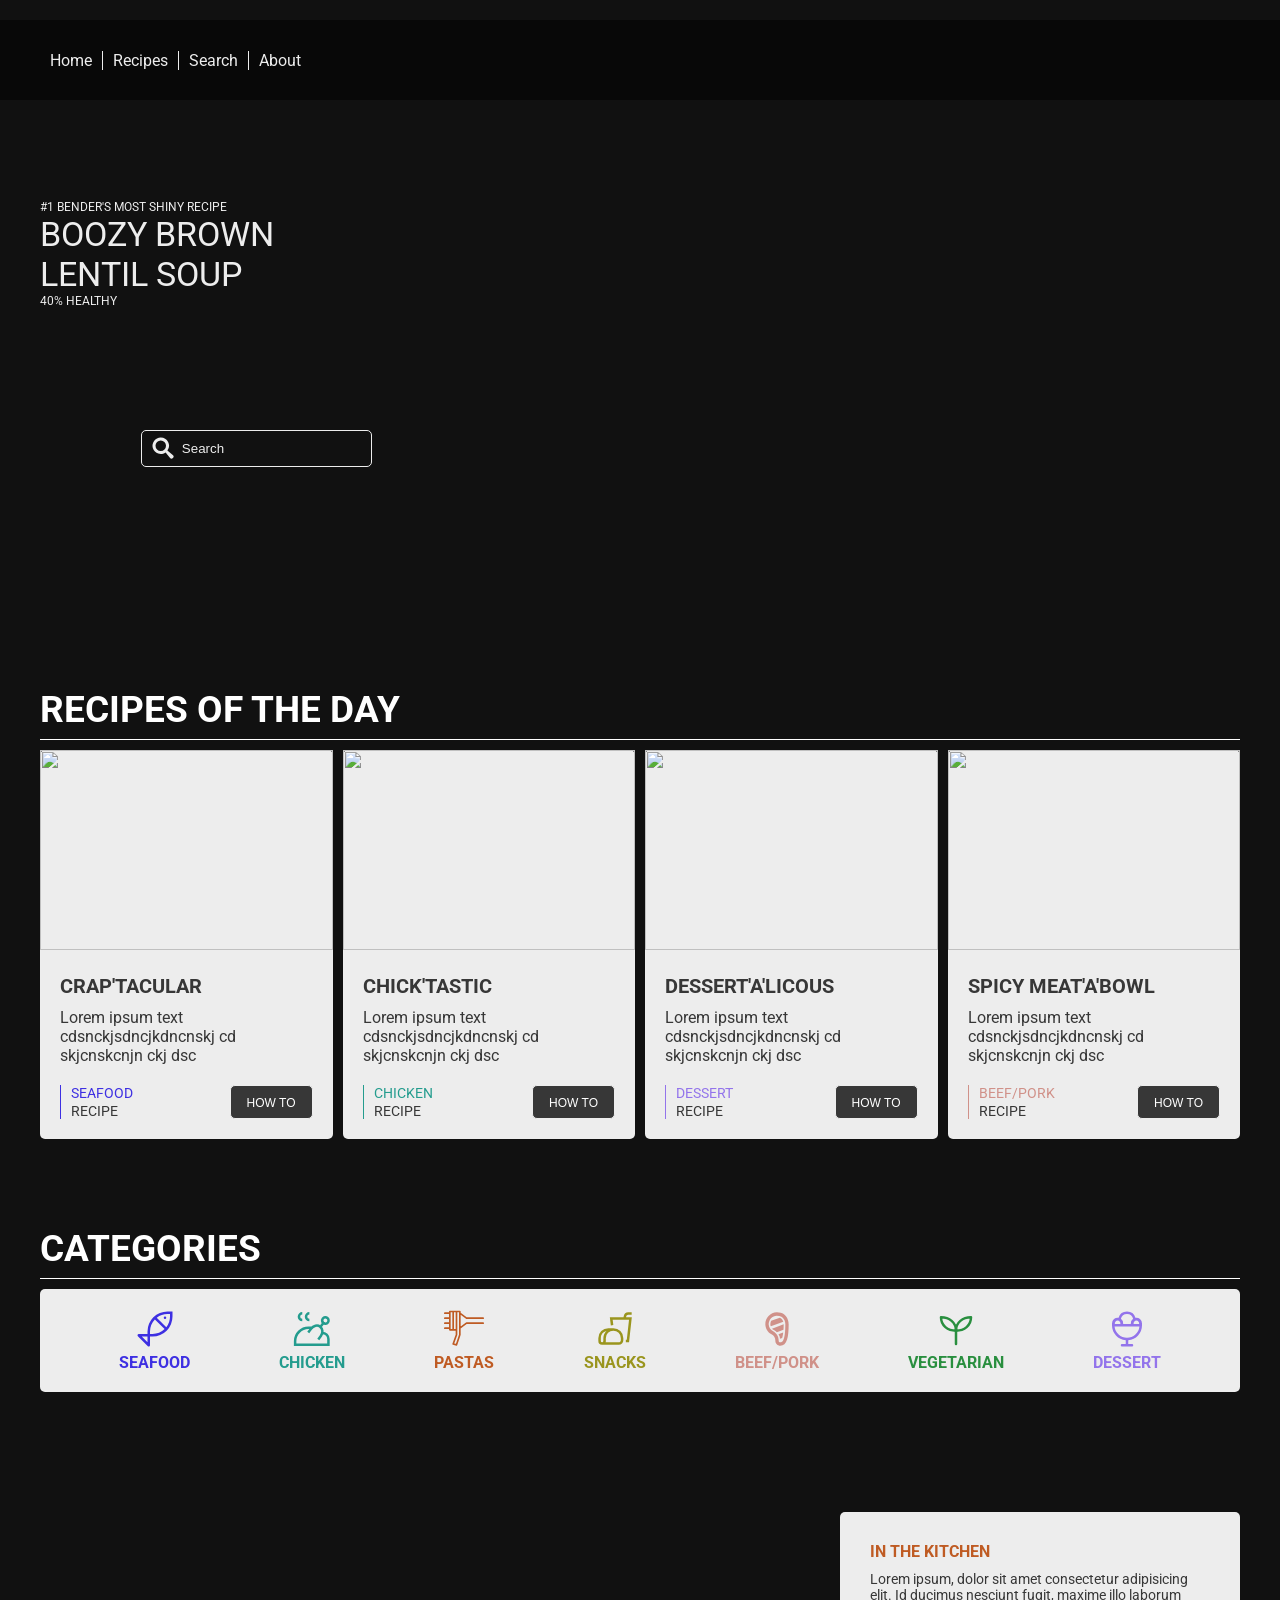
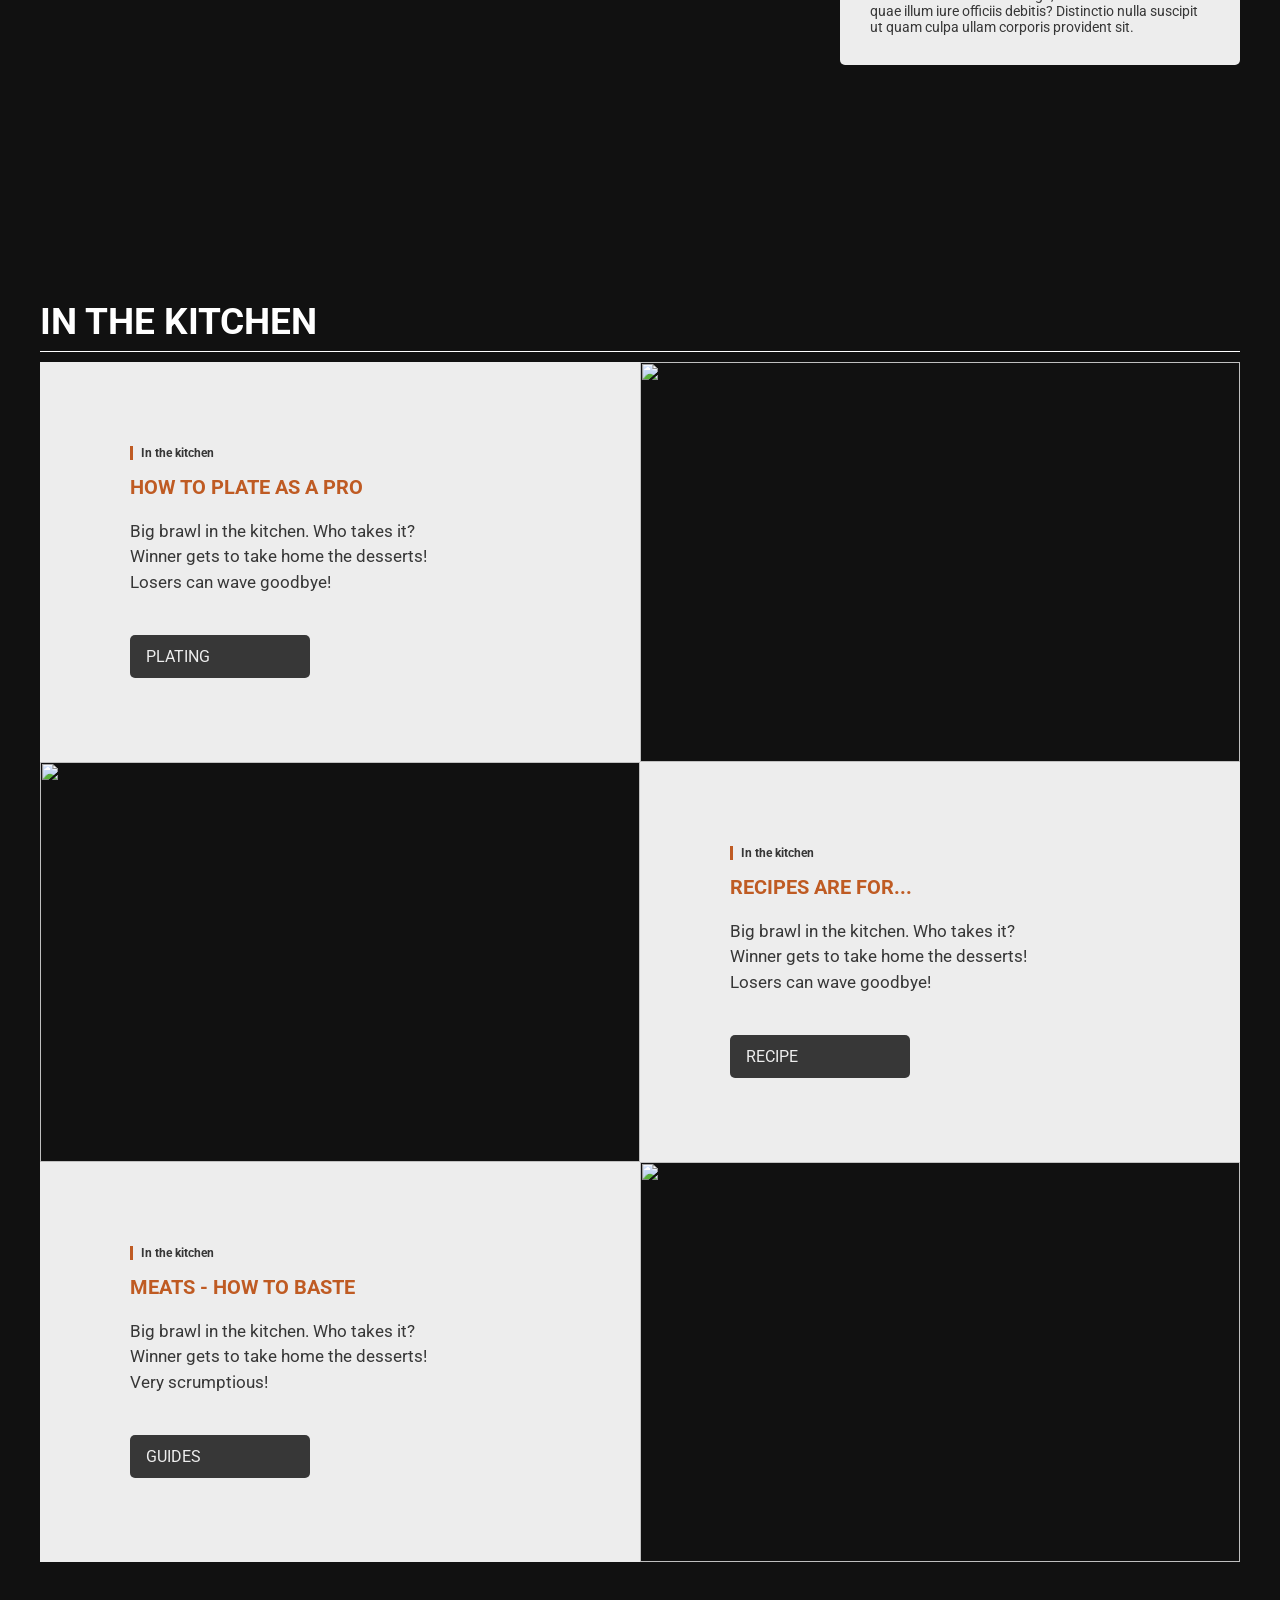
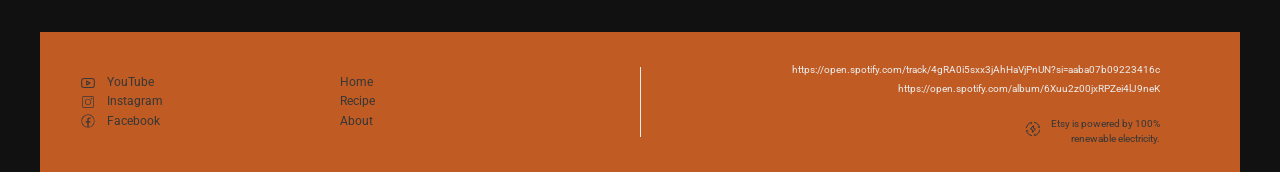
==== index.html @ 24f6916c "Initial commit" ====
<!DOCTYPE html>
<html lang="en">

<head>
    <meta charset="UTF-8">
    <meta name="viewport" content="width=device-width, initial-scale=1.0">
    <title>Document</title>

    <link rel="preconnect" href="https://fonts.googleapis.com">
    <link rel="preconnect" href="https://fonts.gstatic.com" crossorigin>
    <link href="https://fonts.googleapis.com/css2?family=Roboto:ital,wght@0,100..900;1,100..900&display=swap"
        rel="stylesheet">

    <link rel="stylesheet" href="css/index.css">

</head>

<body>

    <div class="container">
        <!-- navigation -->
        <nav class="navigation">

            <div class="menu_container">

                <ul>
                    <li><a href="index.html">Home</a></li>
                    <li><a href="recipe.html">Recipes</a></li>
                    <li><a href="search.html">Search</a></li>
                    <li><a href="about.html">About</a></li>
                </ul>

            </div>

            <!-- mobil hamburger menu -->

            <div class="hamburger_menu">

                <span><svg xmlns="http://www.w3.org/2000/svg" width="1em" height="1em" viewBox="0 0 512 512">
	            <path d="M0 0h512v512H0z" fill="none" />
	            <path fill="currentColor" d="M80 96h352v32H80zm0 144h352v32H80zm0 144h352v32H80z" />
                </svg>
                </span>

            </div>

        </nav>

        <div class="mobile_menu">

          <ul>
                <li><a class="menu_item" href="index.html">Home</a></li>
                <li><a class="menu_item" href="about-us.html">Recipes</a></li>
                <li><a class="menu_item" href="">Search</a></li>
            </ul>

        </div>

        <!-- hero section -->
        <section class="hero">

            <div class="hero_container">

                <div class="hero_text">

                    <h6>#1 Bender's most shiny recipe</h6>
                    <h4>Boozy brown</h4>
                    <h4>Lentil Soup</h4>
                    <h6>40% healthy</h6>

                </div>

                <div class="hero_search">

                    <div class="search_box">
                        <span class="search_icon">
                            <svg xmlns="http://www.w3.org/2000/svg" width="1em" height="1em" viewBox="0 0 16 16">
                                <path d="M0 0h16v16H0z" fill="none" />
                                <path fill="currentColor"
                                    d="M6.5 1a5.5 5.5 0 0 1 4.437 8.749l3.556 2.846a1.351 1.351 0 1 1-1.898 1.898l-2.846-3.556A5.5 5.5 0 1 1 6.5 1m0 2a3.5 3.5 0 1 0 0 7a3.5 3.5 0 0 0 0-7" />
                            </svg>

                        </span>
                        <input type="text" placeholder="Search" class="seach_input">

                    </div>

                </div>

            </div>

        </section>

        <!-- todays recipe section -->
        <section class="todays_recipes">

            <div class="todays_recipes_headline">Recipes of the day</div>

            <div class="todays_recipes_content">

                <div class="todays_recipes_content_block">

                    <div class="todays_recipes_content_block_image">

                        <img src="https://picsum.photos/300/175" alt="">

                    </div>

                    <div class="todays_recipes_content_block_text">

                        <div class="todays_recipes_content_block_text_top">

                            <h5>CRAP'TACULAR</h5>

                            <p>Lorem ipsum text cdsnckjsdncjkdncnskj cd skjcnskcnjn ckj dsc</p>

                        </div>

                        <div class="todays_recipes_content_block_text_bottom">

                            <div data-category="seafood" class="todays_recipes_content_bottom_area">

                                <div class="todays_recipes_content_bottom_area_left">

                                    <p data-category="seafood" id="category-color">Seafood</p>
                                    <p>Recipe</p>

                                </div>

                                <div class="todays_recipes_content_bottom_area_right">

                                    <div class="todays_recipes_content_bottom_area_right_button">

                                        <button>

                                            <a href="#">How to</a>

                                        </button>

                                    </div>
                                </div>
                            </div>
                        </div>
                    </div>
                </div>

                <div class="todays_recipes_content_block">

                    <div class="todays_recipes_content_block_image">

                        <img src="https://picsum.photos/300/175" alt="">

                    </div>

                    <div class="todays_recipes_content_block_text">

                        <div class="todays_recipes_content_block_text_top">

                            <h5>Chick'tastic</h5>

                            <p>Lorem ipsum text cdsnckjsdncjkdncnskj cd skjcnskcnjn ckj dsc</p>

                        </div>

                        <div class="todays_recipes_content_block_text_bottom">

                            <div data-category="chicken" class="todays_recipes_content_bottom_area">

                                <div class="todays_recipes_content_bottom_area_left">

                                    <p data-category="chicken" id="category-color">Chicken</p>
                                    <p>Recipe</p>

                                </div>

                                <div class="todays_recipes_content_bottom_area_right">

                                    <div class="todays_recipes_content_bottom_area_right_button">

                                        <button>

                                            <a href="#">How to</a>

                                        </button>

                                    </div>
                                </div>
                            </div>
                        </div>
                    </div>
                </div>

                <div class="todays_recipes_content_block">

                    <div class="todays_recipes_content_block_image">

                        <img src="https://picsum.photos/300/175" alt="">

                    </div>

                    <div class="todays_recipes_content_block_text">

                        <div class="todays_recipes_content_block_text_top">

                            <h5>DESSERT'A'LICOUS</h5>

                            <p>Lorem ipsum text cdsnckjsdncjkdncnskj cd skjcnskcnjn ckj dsc</p>

                        </div>

                        <div class="todays_recipes_content_block_text_bottom">

                            <div data-category="dessert" class="todays_recipes_content_bottom_area">

                                <div class="todays_recipes_content_bottom_area_left">

                                    <p data-category="dessert" id="category-color">dessert</p>
                                    <p>Recipe</p>

                                </div>

                                <div class="todays_recipes_content_bottom_area_right">

                                    <div class="todays_recipes_content_bottom_area_right_button">

                                        <button>

                                            <a href="#">How to</a>

                                        </button>

                                    </div>
                                </div>
                            </div>
                        </div>
                    </div>
                </div>

                <div class="todays_recipes_content_block">

                    <div class="todays_recipes_content_block_image">

                        <img src="https://picsum.photos/300/175" alt="">

                    </div>

                    <div class="todays_recipes_content_block_text">

                        <div class="todays_recipes_content_block_text_top">

                            <h5>SPICY MEAT'A'BOWL</h5>

                            <p>Lorem ipsum text cdsnckjsdncjkdncnskj cd skjcnskcnjn ckj dsc</p>

                        </div>

                        <div class="todays_recipes_content_block_text_bottom">

                            <div data-category="beef/pork" class="todays_recipes_content_bottom_area">

                                <div class="todays_recipes_content_bottom_area_left">

                                    <p data-category="beef/pork" id="category-color">Beef/pork</p>
                                    <p>Recipe</p>

                                </div>

                                <div class="todays_recipes_content_bottom_area_right">

                                    <div class="todays_recipes_content_bottom_area_right_button">

                                        <button>

                                            <a href="#">How to</a>

                                        </button>

                                    </div>
                                </div>
                            </div>
                        </div>
                    </div>
                </div>



            </div>

        </section>

        <!-- categories section -->
        <section class="categories">

            <div class="todays_recipes_headline">Categories</div>

            <div class="categories_content">
                <a href=""> 
                <div class="categories_content_block">

                    <span data-category="seafood" class="iconify">
                        <svg xmlns="http://www.w3.org/2000/svg" width="1em" height="1em" viewBox="0 0 32 32">
                        <path d="M0 0h32v32H0z" fill="none" />
                        <circle cx="24" cy="7" r="1" fill="currentColor" />
                        <path fill="currentColor"
                        d="M26 2a16.02 16.02 0 0 0-16 16v2H3a1 1 0 0 0-.707 1.707l8 8A1 1 0 0 0 12 29v-7h2A16.02 16.02 0 0 0 30 6V2ZM10 26.586L5.414 22H10ZM12 20v-2a13.94 13.94 0 0 1 3.908-9.678l7.77 7.77A13.94 13.94 0 0 1 14 20ZM28 6a13.9 13.9 0 0 1-2.98 8.606L17.395 6.98A13.9 13.9 0 0 1 26 4h2Z" />
                        </svg>

                    </span>

                    <p data-category="seafood">Seafood</p>

                </div>
</a>
                <a href=""> 
                <div class="categories_content_block">

                    <span data-category="chicken" class="iconify">
                        <svg xmlns="http://www.w3.org/2000/svg" width="1em" height="1em" viewBox="0 0 24 24">
                        <path d="M0 0h24v24H0z" fill="none" />
                        <g fill="none" stroke="currentColor" stroke-width="1.5">
                        <path stroke-linecap="square" d="M18.123 7.08a1.911 1.911 0 1 0 3.8-.408a1.911 1.911 0 1 0-3.8.408" />
                        <path d="M18.154 14.337a3.707 3.707 0 0 1 3.707 3.707v3.347H1.873v-2.087a8 8 0 0 1 8-8h1.957" />
                        <path stroke-linecap="square" d="m10.198 13.496l1.235-1.615c1.392-1.902 3.833-2.482 5.454-1.296c1.62 1.185 1.806 3.688.415 5.59l-1.097 1.558m2.643-9.378l-1.756 2.298" />
                        <path d="M6.161 6.608a2 2 0 1 1 0-4m4.264 4a2 2 0 0 1 0-4" />
                        </g>
                        </svg>

                    </span>

                    <p data-category="chicken">Chicken</p>

                </div>
                </a>
                <a href=""> 
                <div class="categories_content_block">

                    <span data-category="pastas" class="iconify">
                        <svg xmlns="http://www.w3.org/2000/svg" width="1em" height="1em" viewBox="0 0 24 24">
                        <path d="M0 0h24v24H0z" fill="none" />
                        <path fill="none" stroke="currentColor" stroke-linecap="round" stroke-linejoin="round" stroke-miterlimit="10" d="M23.5 5.5h-10l-4-3m0 9l4-3h10m-20-6h-3m3 3h-3m3 3h-3m3 3h-3m5 9.5l2-5.5v-3h-4v-11h6v14l-2 6zm0-19.5v11m2-11v11" />
                        </svg>

                    </span>

                    <p data-category="pastas">pastas</p>

                </div>
                </a>
                <a href=""> 
                <div class="categories_content_block">

                    <span data-category="snacks" class="iconify">
                    <svg xmlns="http://www.w3.org/2000/svg" width="1em" height="1em" viewBox="0 0 24 24">
                    <path d="M0 0h24v24H0z" fill="none" />
                    <g fill="currentColor">
                    <path d="M17.231 4.298A2.75 2.75 0 0 1 19.944 2H22v1.5h-2.056a1.25 1.25 0 0 0-1.233 1.045L18.635 5h3.453L20.42 20H18.5v-1.5h.579l1.333-12H10.6l.394 3.157l-1.488.186L8.9 5h8.214z" />
                    <path fill-rule="evenodd" d="M8 11.5a6 6 0 0 0-6 6v1.75a2.25 2.25 0 0 0 2.25 2.25h10A2.75 2.75 0 0 0 17 18.75V17.5a6 6 0 0 0-6-6zm6.25 8.5H6.372q.126-.354.128-.75V17.5a4.5 4.5 0 1 1 9 0v1.25c0 .69-.56 1.25-1.25 1.25M5 17.5c0-1.717.72-3.265 1.876-4.359A4.5 4.5 0 0 0 3.5 17.5v1.75a.75.75 0 0 0 1.5 0z" clip-rule="evenodd" />
                    </g>
                    </svg>

                    </span>

                    <p data-category="snacks">snacks</p>

                </div>
                </a>
                <a href=""> 
                <div class="categories_content_block">

                    <span data-category="beef/pork" class="iconify">
                        <svg xmlns="http://www.w3.org/2000/svg" width="1em" height="1em" viewBox="0 0 24 24">
                        <path d="M0 0h24v24H0z" fill="none" />
                        <path fill="currentColor" d="M11.9 2C8 2 4.9 5.4 5 9.3c.1 2.6 1.6 4.8 3.7 5.9c1.4.7 2.3 2.1 2.3 3.6v.2c0 1.7 1.3 3 3 3c4 0 5-5 5-13c0 0 0-7-7.1-7M14 20c-.6 0-1-.4-1-1v-.2c0-2.2-1.3-4.3-3.3-5.4C8.1 12.6 7.1 11 7 9.2c0-1.3.5-2.7 1.4-3.7S10.6 4 11.8 4C16.7 4 17 8.2 17 9c0 9.9-1.7 11-3 11m1.8-12.4l-7.5 2.7Q8 9.85 8 9.1c0-.7.2-1.3.5-2l5.2-1.9c1.2.6 1.8 1.5 2.1 2.4m-2.9 7.5l2.8-1c-.1 1.5-.4 2.6-.6 3.3l-1.3.5c0-1-.3-1.9-.9-2.8M16 9.2c0 1.2 0 2.3-.1 3.2l-4 1.5c-.5-.5-1.1-1-1.8-1.3c-.4-.2-.8-.5-1.1-.8z" />
                        </svg>

                    </span>

                    <p data-category="beef/pork">beef/pork</p>

                </div>
                </a>
                <a href=""> 
                <div class="categories_content_block">

                    <span data-category="vegetarian" class="iconify">
                       <svg xmlns="http://www.w3.org/2000/svg" width="1em" height="1em" viewBox="0 0 24 24">
                        <path d="M0 0h24v24H0z" fill="none" />
                        <g fill="none" stroke="currentColor" stroke-linecap="round" stroke-linejoin="round" stroke-width="1.5">
                        <path d="M12 21v-8" />
                        <path d="M12 13c0 -5 -4 -8 -9 -8 0 5 4 8 9 8" />
                        <path d="M12 13c0 -5 4 -8 9 -8 0 5 -4 8 -9 8" />
                        </g>
                        </svg>

                    </span>

                    <p data-category="vegetarian">vegetarian</p>

                </div>
                </a>
                <a href=""> 
                <div class="categories_content_block">

                    <span data-category="dessert" class="iconify">
                        <svg xmlns="http://www.w3.org/2000/svg" width="1em" height="1em" viewBox="0 0 1024 1024">
                        <path d="M0 0h1024v1024H0z" fill="none" />
                        <path fill="currentColor" d="M128 416v-48a144 144 0 0 1 168.6-141.9a224.1 224.1 0 0 1 430.8 0A144 144 0 0 1 896 368v48a384 384 0 0 1-352 382.7V896h-64v-97.3A384 384 0 0 1 128 416m287.1-32h193.8a144 144 0 0 1 58.9-132.8a160 160 0 0 0-311.6 0A144 144 0 0 1 415.1 384m-72.9 0a72 72 0 1 0-140.5 0zm339.6 0h140.4a72 72 0 1 0-140.5 0zM512 736a320 320 0 0 0 318.4-288H193.6A320 320 0 0 0 512 736M384 896h256a32 32 0 1 1 0 64H384a32 32 0 1 1 0-64" />
                        </svg>

                    </span>

                    <p data-category="dessert">dessert</p>

                </div>
                </a>
            </div>

        </section>

        <!-- full width image section -->
        <section class="image_section">

            <div class="image_section_controller">
                <div class="image_section_box">
                    <h4>In the kitchen</h4>
                    <p>Lorem ipsum, dolor sit amet consectetur adipisicing elit. Id ducimus nesciunt fugit, maxime illo laborum quae illum iure officiis debitis? Distinctio nulla suscipit ut quam culpa ullam corporis provident sit.</p>
                </div>
            </div>
    

        </section>

        <!-- content area/in the kitchen -->
          <section class="categories">

            <div class="todays_recipes_headline">In the kitchen</div>

        <section class="content_area">

        </section>

        <div class="kitchen_grid">

            <div class="kitchen_text">

                <p class="kitchen_label">In the kitchen</p>

                <h3 class="kitchen_title">HOW TO PLATE AS A PRO</h3>

                <p class="kitchen_description">Big brawl in the kitchen. Who takes it? <br>
                Winner gets to take home the desserts! <br>
                Losers can wave goodbye! </p>

                <a href="" class="kitchen_button">PLATING</a>

            </div>

            <div class="kitchen_image">

                 <img src="https://picsum.photos/300/175" alt="">

            </div>

            <div class="kitchen_image">

                <img src="https://picsum.photos/300/175" alt="">

            </div>

            <div class="kitchen_text">

                <p class="kitchen_label">In the kitchen</p>

                <h3 class="kitchen_title">RECIPES ARE FOR...</h3>

                <p class="kitchen_description">Big brawl in the kitchen. Who takes it? <br>
                Winner gets to take home the desserts! <br>
                Losers can wave goodbye! </p>

                <a href="" class="kitchen_button">RECIPE</a>

            </div>

            <div class="kitchen_text">

                <p class="kitchen_label">In the kitchen</p>

                <h3 class="kitchen_title">MEATS - HOW TO BASTE</h3>

                <p class="kitchen_description">Big brawl in the kitchen. Who takes it? <br>
                Winner gets to take home the desserts! <br>
                Very scrumptious! </p>

                <a href="" class="kitchen_button">GUIDES</a>

        </div>

         <div class="kitchen_image">

            <img src="https://picsum.photos/300/175" alt="">

        </div>

        </div>

        
    <footer class="footer">

    <div class="footer_container">

        <!-- Sociale medier -->
        <div class="footer_social">

            <p><a href=""><svg xmlns="http://www.w3.org/2000/svg" width="1em" height="1em" viewBox="0 0 24 24">
	        <path d="M0 0h24v24H0z" fill="none" />
	        <g fill="currentColor" fill-rule="evenodd" clip-rule="evenodd">
		    <path d="M10.386 8.357A.75.75 0 0 0 9.25 9v6a.75.75 0 0 0 1.136.643l5-3a.75.75 0 0 0 0-1.286zM13.542 12l-2.792 1.675v-3.35z" />
		    <path d="M17.03 4.641a64.5 64.5 0 0 0-10.06 0l-2.241.176a2.975 2.975 0 0 0-2.703 2.475a28.6 28.6 0 0 0 0 9.416a2.975 2.975 0 0 0 2.703 2.475l2.24.176c3.349.262 6.713.262 10.062 0l2.24-.176a2.975 2.975 0 0 0 2.703-2.475c.52-3.117.52-6.299 0-9.416a2.975 2.975 0 0 0-2.703-2.475zM7.087 6.137a63 63 0 0 1 9.828 0l2.24.175c.676.053 1.229.56 1.34 1.228a27 27 0 0 1 0 8.92a1.475 1.475 0 0 1-1.34 1.228l-2.24.175a63 63 0 0 1-9.828 0l-2.24-.175a1.475 1.475 0 0 1-1.34-1.228a27 27 0 0 1 0-8.92a1.475 1.475 0 0 1 1.34-1.228z" />
	        </g>
            </svg>
            YouTube</a></p>

            <p><a href=""><svg xmlns="http://www.w3.org/2000/svg" width="1em" height="1em" viewBox="0 0 24 24">
	        <path d="M0 0h24v24H0z" fill="none" />
	        <path fill="currentColor" d="M18.437 20.937H5.563a2.5 2.5 0 0 1-2.5-2.5V5.563a2.5 2.5 0 0 1 2.5-2.5h12.874a2.5 2.5 0 0 1 2.5 2.5v12.874a2.5 2.5 0 0 1-2.5 2.5M5.563 4.063a1.5 1.5 0 0 0-1.5 1.5v12.874a1.5 1.5 0 0 0 1.5 1.5h12.874a1.5 1.5 0 0 0 1.5-1.5V5.563a1.5 1.5 0 0 0-1.5-1.5Z" />
	        <path fill="currentColor" d="M12 16.594A4.595 4.595 0 1 1 16.6 12a4.6 4.6 0 0 1-4.6 4.594M12 8.4a3.595 3.595 0 1 0 3.6 3.6A3.6 3.6 0 0 0 12 8.4" />
	        <circle cx="17.2" cy="6.83" r="1.075" fill="currentColor" />
            </svg>
            Instagram</a></p>

            <p><a href=""><svg xmlns="http://www.w3.org/2000/svg" width="1em" height="1em" viewBox="0 0 24 24">
	        <path d="M0 0h24v24H0z" fill="none" />
	        <path fill="currentColor" d="M19.02 4.975A9.93 9.93 0 0 0 2.07 12A9.935 9.935 0 0 0 12 21.935a10 10 0 0 0 3.8-.75a10.2 10.2 0 0 0 3.22-2.16a9.934 9.934 0 0 0 0-14.05m-.7 13.34a8.92 8.92 0 0 1-5.32 2.57v-6.56h1.88a1 1 0 0 0 0-2H13v-2.74a1 1 0 0 1 1-1h1.2a1 1 0 0 0 0-2h-1.7a2.5 2.5 0 0 0-2.5 2.5v3.24H9.13a1 1 0 1 0 0 2H11v6.56a8.919 8.919 0 1 1 9.26-5.47a9.1 9.1 0 0 1-1.94 2.9" />
            </svg>
            Facebook</a></p>

        </div>

        <!-- Navigation -->
        <div class="footer_links">
            <p><a href="index.html">Home</a></p>
            <p><a href="recipe.html">Recipe</a></p>
            <p><a href="about.html">About</a></p>
        </div>

        <!-- Spotify -->
       <div class="footer_spotify">

    <div class="spotify_links">
        <a href="#" class="spotify_link_one">
            https://open.spotify.com/track/4gRA0i5sxx3jAhHaVjPnUN?si=aaba07b09223416c
        </a>

        <a href="#" class="spotify_link_two">
            https://open.spotify.com/album/6Xuu2z00jxRPZei4lJ9neK
        </a>
    </div>

    <div class="footer_etsy">

        <span class="etsy_icon"><svg xmlns="http://www.w3.org/2000/svg" width="1em" height="1em" viewBox="0 0 24 24">
	    <path d="M0 0h24v24H0z" fill="none" />
	    <g fill="none" stroke="currentColor" stroke-linecap="round" stroke-width="1.5">
		<path d="M2 10c.78-3.816 3.67-6.87 7.406-7.91c.314-.087.47-.131.555-.038c.085.094.022.248-.102.558L9 4.5M14 2c3.816.78 6.87 3.67 7.91 7.406c.087.314.131.47.038.555c-.094.085-.248.022-.558-.102L19.5 9m2.5 5c-.78 3.816-3.67 6.87-7.406 7.91c-.314.087-.47.131-.555.038c-.085-.094-.022-.248.102-.558L15 19.5M10 22c-3.816-.78-6.87-3.67-7.91-7.406c-.087-.314-.131-.47-.038-.555c.094-.085.248-.022.558.102L4.5 15" />
		<path stroke-linejoin="round" d="m8.613 11.665l3.499-4.492c.274-.351.787-.132.787.336v3.476c0 .28.2.508.449.508h1.702c.386 0 .592.514.337.842l-3.499 4.492c-.274.351-.787.132-.787-.336v-3.476c0-.28-.2-.508-.449-.508H8.95c-.386 0-.593-.514-.337-.842" />
	</g>
</svg>
</span>

    <p>Etsy is powered by 100%<br>renewable electricity.</p>

    </div>

</div>

</footer>


























    </div>


<script src="js/app.js"></script>
</body>
</html>
---- css/index.css ----
:root {
    /* dimensions */

    --width-full: 100%;
    --width-12col: 1200px;


    /* grid settings */

    --grid-gap: 10px;
    --padding-default: 20px;


    /* colors */

    --background-color-navigation: #00000088;
    --background-color-light: #ededed;
    --background-color-dark-bg: #111111;
    --primary-color: #bf5b23;
    --color-white: #ffffff;
    --color-dark: #373737;
    --color-light: #ebebeb;


    /* color swatch categories */

    --category-seafood: #3e30e2;
    --category-chicken: #249c8e;
    --category-meats: #d09189;
    --category-veg: #298f3f;
    --category-snacks: #9a951e;
    --category-pasta: #bf5b23;
    --category-dessert: #9374eb;
}

/* Data-category attributes */

/* seafood */

div[data-category="seafood"]{
    border-left: 1px solid var(--category-seafood);
}

p[data-category="seafood"]{
    color: var(--category-seafood);
}

span[data-category="seafood"] {
    color: var(--category-seafood);
}

/* chicken */

div[data-category="chicken"]{
    border-left: 1px solid var(--category-chicken);
}

p[data-category="chicken"]{
    color: var(--category-chicken);
}

span[data-category="chicken"] {
    color: var(--category-chicken);
}

/* pastas */

div[data-category="pastas"]{
    border-left: 1px solid var(--category-pasta);
}

p[data-category="pastas"]{
    color: var(--category-pasta);
}

span[data-category="pastas"] {
    color: var(--category-pasta);
}

/* vegetarian */

div[data-category="vegetarian"]{
    border-left: 1px solid var(--category-veg);
}

p[data-category="vegetarian"]{
    color: var(--category-veg);
}

span[data-category="vegetarian"] {
    color: var(--category-veg);
}

/* snacks */

div[data-category="snacks"]{
    border-left: 1px solid var(--category-snacks);
}

p[data-category="snacks"]{
    color: var(--category-snacks);
}

span[data-category="snacks"] {
    color: var(--category-snacks);
}

/* beef/pork */

div[data-category="beef/pork"]{
    border-left: 1px solid var(--category-meats);
}

p[data-category="beef/pork"]{
    color: var(--category-meats);
}

span[data-category="beef/pork"] {
    color: var(--category-meats);
}

/* desserts */

div[data-category="dessert"]{
    border-left: 1px solid var(--category-dessert);
}

p[data-category="dessert"]{
    color: var(--category-dessert);
}

span[data-category="dessert"] {
    color: var(--category-dessert);
}

* {
    margin: 0;
    padding: 0;
    box-sizing: border-box;
}  

body {
    width:var(--width-full);
    font-family: "Roboto", sans-serif;
    height: 100%;
    position: relative;
    background-color: var(--background-color-dark-bg);
}

.container {
    display: grid;
    grid-template-rows: auto;
    gap: var(--grid-gap);
    width: var(--width-full);
}

 /* mobil hamburger menu */
.hamburger_menu {
    display: none;
    color: var(--color-light);
    font-size: 24px;
}

.mobile_menu {
    display: none;
}

.navigation, .hero, .image_section, .footer {
    width: var(--width-full);
}

.todays_recipes, .categories, .content_area {
    width: var(--width-12col);
    margin: 0 auto 0 auto;
}

.navigation {
    width: var(--width-full);
    height: 80px;
    background-color: var(--background-color-navigation);
    padding: 20px;
    display: flex;
    justify-content: center;
    align-items: center;
    position: absolute;
    top: 20px;
    left: 0;
    z-index: 10;
}

/* for cool floaty later */

.navigation.fixed {
    position: fixed;
    top: 0;
    width: 100%;
    z-index: 1000;
}

.menu_container {
    width: var(--width-12col);
}

.menu_container ul {
    display: flex;
}

.menu_container ul li {
    list-style: none;
}

.menu_container a {
    padding: 0 10px;
    text-decoration: none;
    color: var(--background-color-light);
    border-right: 1px solid var(--background-color-light);
}

.menu_container a:hover {
    color: var(--primary-color);
}

.menu_container li:last-child a {
    border-right: none;
}

/* hero section */
.hero {
display: flex;
justify-content: center;
color: var(--background-color-light);
position: relative;
width: var(--width-full);
top: 0;
min-height: 600px;
height: auto;
margin: 0;
background-image: url("https://picsum.photos/1920/800");
background-size: cover;
background-position: center;
}

.hero_container {
    width: var(--width-12col);
    height: 100%;
    display: grid;
    grid-template-columns: repeat(12, 1fr);
    grid-template-rows: auto auto auto;
    gap: var(--grid-gap);
}

.hero_text {
    grid-column: 1 / span 4;
    grid-row: 1;
    margin-top: 200px;
}

.hero_text h4, h6 {
    padding: 0;
    margin: 0;
}

.hero_text h4 {
    font-weight: 400;
    font-size: 34px;
    text-transform: uppercase;
}

.hero_text h6 {
    font-weight: 400;
    font-size: 12px;
    text-transform: uppercase;
}

.hero_search {
    grid-column: 2 / span 3;
    grid-row: 2;
    margin-top: 50px;
}

.search_box {
    position: relative;
    display: flex;
    align-items: center;
}

.seach_input {
    padding: 10px 20px 10px 40px;
    background-color: transparent;
    border-radius: 5px;
    border: 1px solid var(--background-color-light);
    outline: none;
    color: var(--background-color-light);
}

.seach_input::placeholder {
    color: var(--background-color-light);
}

.search_icon {
    position: absolute;
    left: 10px;
    font-size: 24px;
    display: flex;
    align-items: center;

}

/*Todays recipes stuff start*/

.todays_recipes {
    height: fit-content;
    width: var(--width-12col);
    display: grid;
    grid-template-rows: 130px auto;
    grid-template-columns: 1fr;
    gap: var(--grid-gap);
}

.todays_recipes_content_block_image img {
    height: 200px;
    width: 100%;
    background-size: cover;
    background-position: center;
}

.todays_recipes_headline {
    height: 60px;
    color: var(--color-white);
    border-bottom: 1px solid var(--color-white);
    display: flex;
    justify-content: flex-start;
    align-items: center;
    font-size: 37px;
    text-transform: uppercase;
    font-weight: 700;
    margin-top: 70px;
}

.todays_recipes_content {
    display: grid;
    grid-template-columns: repeat(4, 1fr);
    gap: var(--grid-gap);
    height: fit-content;
    width: var(--width-12col);
}

.todays_recipes_content_block {
    background-color: var(--background-color-light);
    border-radius: 5px;
    display: flex;
    flex-direction: column;
    position: relative;
}

.todays_recipes_content_block_text {
    padding: 20px;
    color: var(--color-dark);
    display: flex;
    flex-direction: column;
    justify-content: space-between;
    flex: 1;
}

.todays_recipes_content_block_text_top h5 {
    font-weight: 700;
    font-size: 20px;
    margin-bottom: 10px;
    text-transform: uppercase;
}

.todays_recipes_content_block_text p {
    font-size: 16px;
}

.todays_recipes_content_bottom_area {
    display: flex;
    justify-content: space-between;
    margin: 20px 0 0 0;
}

.todays_recipes_content_bottom_area_left {
    display: flex;
    justify-content: space-between;
    padding: 0 0 0 10px;
    flex-direction: column;
}

.todays_recipes_content_bottom_area_left p {
    font-size: 14px;
    font-weight: 400;
    text-transform: uppercase;
}

.todays_recipes_content_bottom_area_right button {
    background-color: var(--color-dark);
    border: 1px solid var(--background-color-light);
    border-radius: 5px;
    padding: 8px 16px;
    font-size: 14px;
    font-weight: 400;
    cursor: pointer;
}

.todays_recipes_content_bottom_area_right button a {
    color: var(--color-white);
    text-decoration: none;
    text-transform: uppercase;
    font-size: 12px;
    transition: 0.3s;
}

.todays_recipes_content_bottom_area_right button a:hover {
    color: var(--primary-color);
}

.categories {
    width: var(--width-12col);
}

.categories_content {
    display: flex;
    background-color: var(--background-color-light);
    gap: var(--grid-gap);
    padding: 20px 0;
    border-radius: 5px;
    margin: 10px auto;
    justify-content: space-evenly;
}

.categories_content_block {
    display: flex;
    justify-content: center;
    align-items: center;
    font-size: 16px;
    font-weight: 700;
    text-transform: uppercase;
    flex-direction: column;
}

.categories_content_block svg {
    font-size: 40px;
}

/* image section start */

.image_section {
    width: var(--width-full);
    height: 400px;
    display: flex;
    justify-content: center;
    background-image: url("https://picsum.photos/1920/400");
    background-size: cover;
    background-position: center;
    clip-path: polygon(0 0, 100% 14%, 100% 100%, 0% 100%);
}

.image_section_controller {
    width: var(--width-12col);
    display: grid;
    grid-template-columns: repeat(12, 1fr);
    grid-template-rows: 100px auto 50px;
}

.image_section_box {
    grid-row: 2;
    background-color: var(--background-color-light);
    grid-column: 9 / span 4;
    height: fit-content;
    padding: 30px;
    border-radius: 5px;
}

.image_section h4 {
    color: var(--primary-color);
    text-transform: uppercase;
    font-size: 16px;
    font-weight: 700;
    padding: 0 0 10px 0;
}

.image_section p {
    font-size: 14px;
    color: var(--color-dark);
}

.categories_content a {
    text-decoration: none;
}

/* In the kitchen content */

.kitchen_grid {
    display: grid;
    grid-template-columns: repeat(12, 1fr);
    margin-top: var(--grid-gap);
}

.kitchen_text {
    grid-column: span 6;
    background-color: var(--background-color-light);
    color: var(--color-dark);
    display: flex;
    flex-direction: column;
    justify-content: center;
    padding: 40px 90px;
}

.kitchen_image {
    grid-column: span 6;
    height: 400px;
}

.kitchen_image img {
    width: 100%;
    height: 100%;
    display: block;
    object-fit: cover;

}

.kitchen_title {
    color: var(--primary-color);
    font-size: 20px;
    margin-bottom: 20px;
    font-weight: 700;
}

.kitchen_label {
    font-size: 12px;
    border-left: 3px solid var(--primary-color);
    padding-left: 8px;
    font-weight: 700;
    margin-bottom: 15px;
}

.kitchen_description {
    font-size: 17px;
    margin-bottom: 40px;
    font-weight: 400;
    line-height: 1.5;
}

.kitchen_button {
    background-color: var(--color-dark);
    color: var(--background-color-light);
    border-radius: 5px;
    border: none;
    cursor: pointer;
    align-self: flex-start;
    font-size: 16px;
    font-weight: 400;
    width: 180px;
    padding: 12px 16px;
    text-decoration: none;
}

/* footer content */

/* FOOTER */

.footer {
    width: 100%;
    background-color: var(--primary-color);
    color: var(--color-dark);
    margin-top: 70px;
}

.footer_container {
    width: var(--width-12col);
    height: 140px;
    margin: 0 auto;

    display: grid;
    grid-template-columns: repeat(12, 1fr);
    align-items: center;

    position: relative;
}


/* SOCIALE MEDIER */

.footer_social {
    grid-column: 1 / span 3;
    padding-left: 40px;
}

.footer_social p {
    font-size: 12px;
    line-height: 1.6;
}

.footer_social svg {
    width: 16px;
    height: 16px;
    margin-right: 8px;
    vertical-align: middle;
}

.footer_social p {
    display: flex;
    align-items: center;
    gap: 8px;
}

.footer_social a {
    color: var(--color-dark);
    text-decoration: none;
    cursor: pointer;
}

.footer_links a {
    color: var(--color-dark);
    text-decoration: none;
    cursor: pointer;
}

/* NAVIGATION */

.footer_links {
    grid-column: 4 / span 2;
}

.footer_links p {
    font-size: 12px;
    line-height: 1.6;
}


/* HVID STREG I MIDTEN */

.footer_container::after {
    content: "";
    position: absolute;

    left: 50%;
    top: 35px;
    bottom: 35px;

    width: 1px;
    background-color: var(--background-color-light);
}


/* HØJRE SIDE */

.footer_spotify {
    grid-column: 7 / span 6;
    text-align: right;
    padding-right: 80px;
}

.footer_spotify a {
    color: var(--background-color-light);
    text-decoration: none;
    font-size: 10px;
    line-height: 1.5;
}

.footer_spotify p {
    font-size: 10px;
    line-height: 1.5;
}

.footer_spotify_text {
    margin-top: 10px;
    color: var(--color-dark);
}

.footer_etsy {
    display: flex;
    justify-content: flex-end;
    align-items: center;
    gap: 10px;
    margin-top: 20px;
}





/* RWD start - til mobil */

@media (width <= 768px) {
 :root {
    --width-12col: 100%
 }

   .menu_container {
    display: none;
   }

   .hamburger_menu {
    display: block;
   }

   .mobile_menu {
    position: fixed;
    top: 0;
    right: 0;
    height: 100%;
    background-color: var(--color-dark);
    box-shadow: -2px 0 5px #00000080;
    transform: translateX(100%);
    z-index: 1000;
    display: block;
    transition: transform 0.8s ease-in-out, opacity 0.8 ease-in-out;
   }

   .mobile_menu.open {
    visibility: visible;
    opacity: 1;
    transform: translateX(0);
    transition: transform 0.8s ease-in-out, opacity 0.8 ease-in-out;
   }

   .mobile_menu ul {
    padding: 0;
   }

   .mobile_menu ul li {
    list-style: none;
    text-decoration: none;
    padding: 15px;
   }

   .mobile_menu ul li a {
    color: var(--color-light);
    text-decoration: none;
   }

   .mobile_menu .menu_item {
    display: block;
    padding: 15px;
    font-weight: 700;
    text-transform: uppercase;
   }
  

  .todays_recipes {
    width: 90%;
  }

  .todays_recipes_content {
    grid-template-columns: repeat(1, 1fr);
  }

  .todays_recipes_content_block_image img {
    height: 300px;
    width: 100%;
    object-fit: cover;
  }

  .categories_content {
    flex-wrap: wrap;
    justify-content: flex-start;
  }

  .categories_content a{
    width: 30%;
  }

  .image_section {
    display: none;
  }

  .hero_text {
   justify-content: center;
   align-items: center;
   align-content: center;
  }

  .todays_recipes_headline {
    font-size: 34px;
  }

  .categories_content {
    padding: 20px;
  }

}
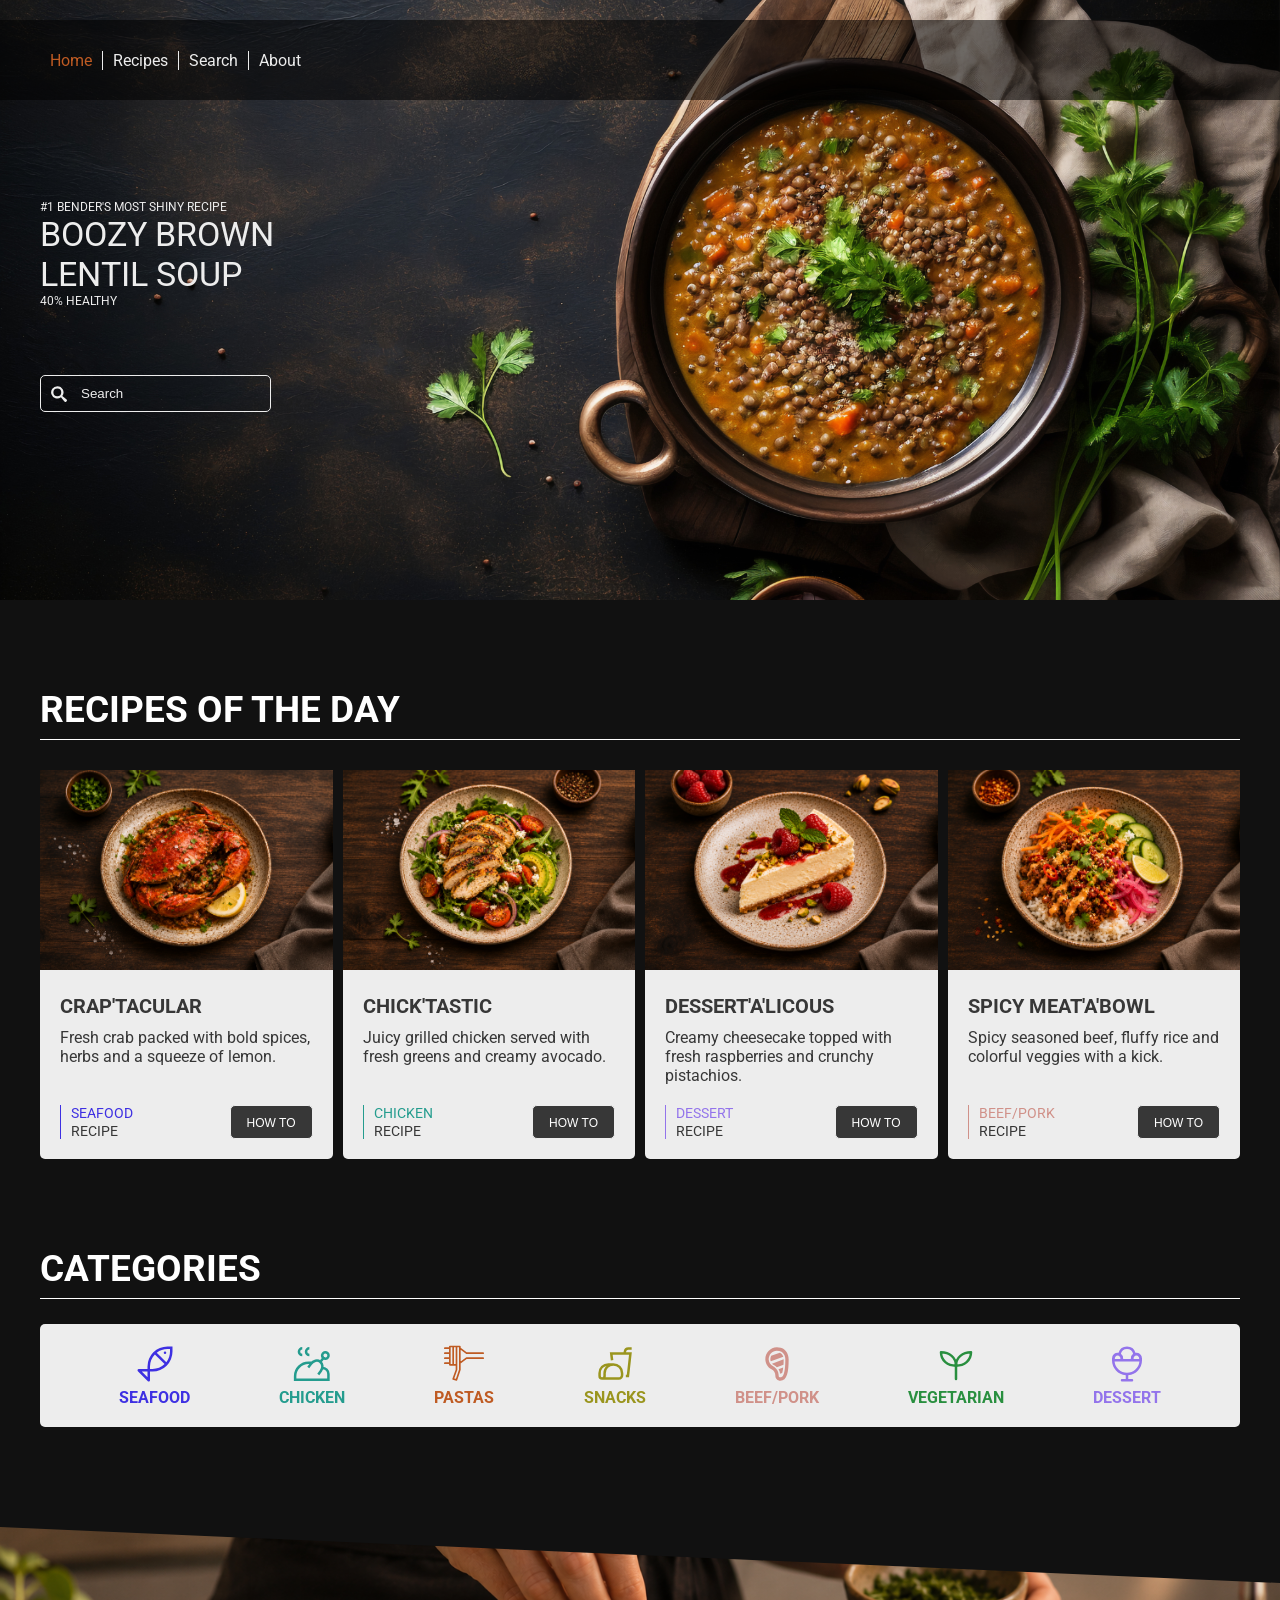
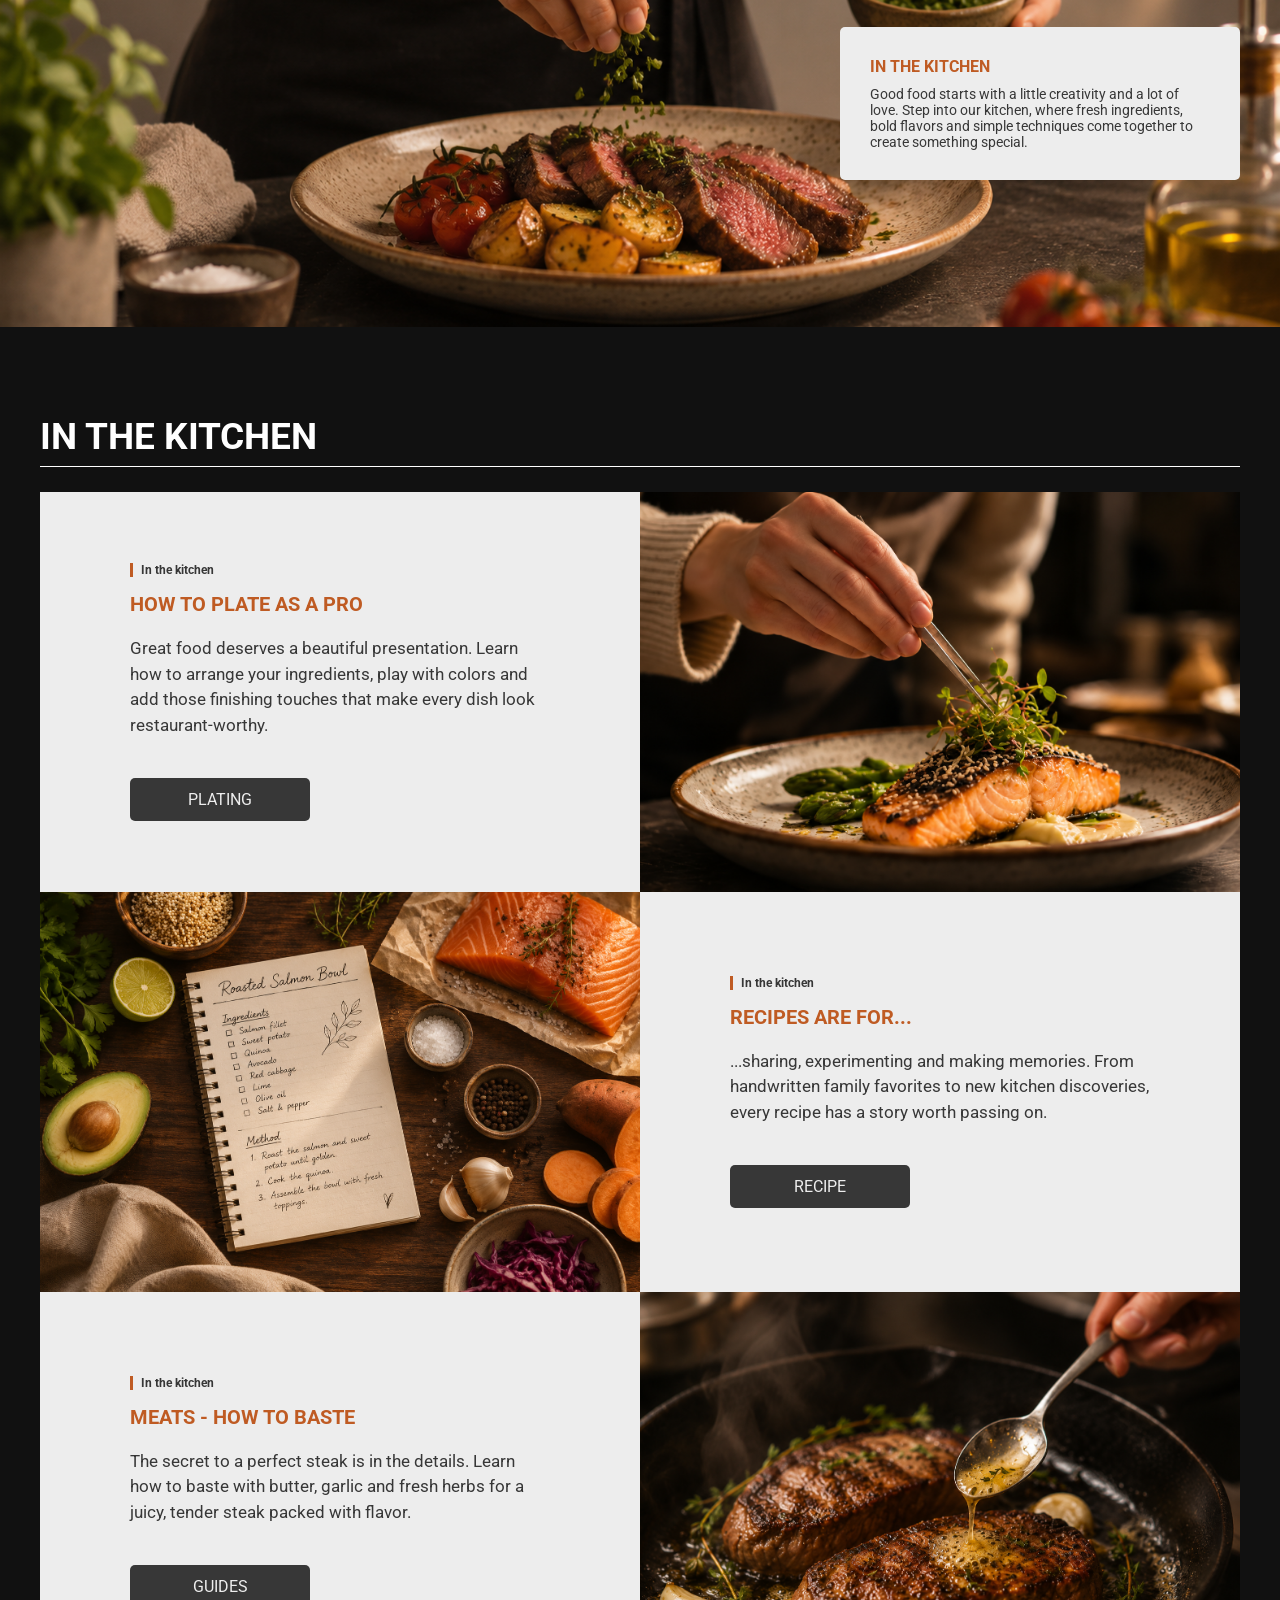
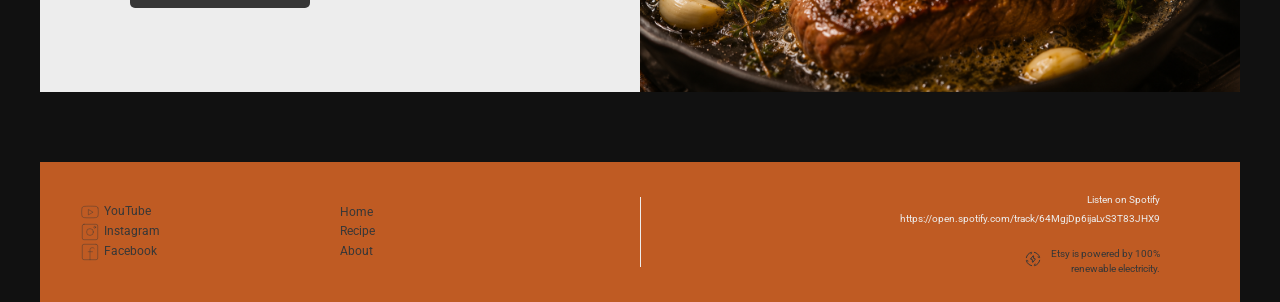
==== commit 03b0d7a5: "make stuff" ====
--- a/index.html
+++ b/index.html
@@ -18,13 +18,15 @@
 <body>
 
     <div class="container">
+
         <!-- navigation -->
+
         <nav class="navigation">
 
             <div class="menu_container">
 
                 <ul>
-                    <li><a href="index.html">Home</a></li>
+                    <li><a href="index.html" class="active">Home</a></li>
                     <li><a href="recipe.html">Recipes</a></li>
                     <li><a href="search.html">Search</a></li>
                     <li><a href="about.html">About</a></li>
@@ -37,9 +39,9 @@
             <div class="hamburger_menu">
 
                 <span><svg xmlns="http://www.w3.org/2000/svg" width="1em" height="1em" viewBox="0 0 512 512">
-	            <path d="M0 0h512v512H0z" fill="none" />
-	            <path fill="currentColor" d="M80 96h352v32H80zm0 144h352v32H80zm0 144h352v32H80z" />
-                </svg>
+                        <path d="M0 0h512v512H0z" fill="none" />
+                        <path fill="currentColor" d="M80 96h352v32H80zm0 144h352v32H80zm0 144h352v32H80z" />
+                    </svg>
                 </span>
 
             </div>
@@ -48,10 +50,13 @@
 
         <div class="mobile_menu">
 
-          <ul>
-                <li><a class="menu_item" href="index.html">Home</a></li>
-                <li><a class="menu_item" href="about-us.html">Recipes</a></li>
-                <li><a class="menu_item" href="">Search</a></li>
+            <ul>
+
+                <li><a class="menu_item active" href="index.html">Home</a></li>
+                <li><a class="menu_item" href="about.html">Recipes</a></li>
+                <li><a class="menu_item" href="search.html">Search</a></li>
+                <li><a class="menu_item" href="about.html">About</a></li>
+
             </ul>
 
         </div>
@@ -81,7 +86,8 @@
                             </svg>
 
                         </span>
-                        <input type="text" placeholder="Search" class="seach_input">
+
+                        <input type="text" placeholder="Search" class="search_input">
 
                     </div>
 
@@ -92,6 +98,7 @@
         </section>
 
         <!-- todays recipe section -->
+
         <section class="todays_recipes">
 
             <div class="todays_recipes_headline">Recipes of the day</div>
@@ -102,7 +109,7 @@
 
                     <div class="todays_recipes_content_block_image">
 
-                        <img src="https://picsum.photos/300/175" alt="">
+                        <img src="img/Krabbe.png" alt="" class="image">
 
                     </div>
 
@@ -112,7 +119,7 @@
 
                             <h5>CRAP'TACULAR</h5>
 
-                            <p>Lorem ipsum text cdsnckjsdncjkdncnskj cd skjcnskcnjn ckj dsc</p>
+                            <p>Fresh crab packed with bold spices, herbs and a squeeze of lemon.</p>
 
                         </div>
 
@@ -148,7 +155,7 @@
 
                     <div class="todays_recipes_content_block_image">
 
-                        <img src="https://picsum.photos/300/175" alt="">
+                        <img src="img/Kylling.png" alt="" class="image">
 
                     </div>
 
@@ -158,7 +165,7 @@
 
                             <h5>Chick'tastic</h5>
 
-                            <p>Lorem ipsum text cdsnckjsdncjkdncnskj cd skjcnskcnjn ckj dsc</p>
+                            <p>Juicy grilled chicken served with fresh greens and creamy avocado.</p>
 
                         </div>
 
@@ -194,7 +201,7 @@
 
                     <div class="todays_recipes_content_block_image">
 
-                        <img src="https://picsum.photos/300/175" alt="">
+                        <img src="img/Kage.png" alt="" class="image">
 
                     </div>
 
@@ -204,7 +211,7 @@
 
                             <h5>DESSERT'A'LICOUS</h5>
 
-                            <p>Lorem ipsum text cdsnckjsdncjkdncnskj cd skjcnskcnjn ckj dsc</p>
+                            <p>Creamy cheesecake topped with fresh raspberries and crunchy pistachios.</p>
 
                         </div>
 
@@ -240,7 +247,7 @@
 
                     <div class="todays_recipes_content_block_image">
 
-                        <img src="https://picsum.photos/300/175" alt="">
+                        <img src="img/Kød.png" alt="" class="image">
 
                     </div>
 
@@ -250,7 +257,7 @@
 
                             <h5>SPICY MEAT'A'BOWL</h5>
 
-                            <p>Lorem ipsum text cdsnckjsdncjkdncnskj cd skjcnskcnjn ckj dsc</p>
+                            <p>Spicy seasoned beef, fluffy rice and colorful veggies with a kick.</p>
 
                         </div>
 
@@ -294,124 +301,135 @@
             <div class="todays_recipes_headline">Categories</div>
 
             <div class="categories_content">
-                <a href=""> 
-                <div class="categories_content_block">
-
-                    <span data-category="seafood" class="iconify">
-                        <svg xmlns="http://www.w3.org/2000/svg" width="1em" height="1em" viewBox="0 0 32 32">
-                        <path d="M0 0h32v32H0z" fill="none" />
-                        <circle cx="24" cy="7" r="1" fill="currentColor" />
-                        <path fill="currentColor"
-                        d="M26 2a16.02 16.02 0 0 0-16 16v2H3a1 1 0 0 0-.707 1.707l8 8A1 1 0 0 0 12 29v-7h2A16.02 16.02 0 0 0 30 6V2ZM10 26.586L5.414 22H10ZM12 20v-2a13.94 13.94 0 0 1 3.908-9.678l7.77 7.77A13.94 13.94 0 0 1 14 20ZM28 6a13.9 13.9 0 0 1-2.98 8.606L17.395 6.98A13.9 13.9 0 0 1 26 4h2Z" />
-                        </svg>
-
-                    </span>
-
-                    <p data-category="seafood">Seafood</p>
-
-                </div>
-</a>
-                <a href=""> 
-                <div class="categories_content_block">
-
-                    <span data-category="chicken" class="iconify">
-                        <svg xmlns="http://www.w3.org/2000/svg" width="1em" height="1em" viewBox="0 0 24 24">
-                        <path d="M0 0h24v24H0z" fill="none" />
-                        <g fill="none" stroke="currentColor" stroke-width="1.5">
-                        <path stroke-linecap="square" d="M18.123 7.08a1.911 1.911 0 1 0 3.8-.408a1.911 1.911 0 1 0-3.8.408" />
-                        <path d="M18.154 14.337a3.707 3.707 0 0 1 3.707 3.707v3.347H1.873v-2.087a8 8 0 0 1 8-8h1.957" />
-                        <path stroke-linecap="square" d="m10.198 13.496l1.235-1.615c1.392-1.902 3.833-2.482 5.454-1.296c1.62 1.185 1.806 3.688.415 5.59l-1.097 1.558m2.643-9.378l-1.756 2.298" />
-                        <path d="M6.161 6.608a2 2 0 1 1 0-4m4.264 4a2 2 0 0 1 0-4" />
-                        </g>
-                        </svg>
-
-                    </span>
-
-                    <p data-category="chicken">Chicken</p>
-
-                </div>
+                <a href="">
+                    <div class="categories_content_block">
+
+                        <span data-category="seafood" class="iconify">
+                            <svg xmlns="http://www.w3.org/2000/svg" width="1em" height="1em" viewBox="0 0 32 32">
+                                <path d="M0 0h32v32H0z" fill="none" />
+                                <circle cx="24" cy="7" r="1" fill="currentColor" />
+                                <path fill="currentColor"
+                                    d="M26 2a16.02 16.02 0 0 0-16 16v2H3a1 1 0 0 0-.707 1.707l8 8A1 1 0 0 0 12 29v-7h2A16.02 16.02 0 0 0 30 6V2ZM10 26.586L5.414 22H10ZM12 20v-2a13.94 13.94 0 0 1 3.908-9.678l7.77 7.77A13.94 13.94 0 0 1 14 20ZM28 6a13.9 13.9 0 0 1-2.98 8.606L17.395 6.98A13.9 13.9 0 0 1 26 4h2Z" />
+                            </svg>
+
+                        </span>
+
+                        <p data-category="seafood">Seafood</p>
+
+                    </div>
                 </a>
-                <a href=""> 
-                <div class="categories_content_block">
-
-                    <span data-category="pastas" class="iconify">
-                        <svg xmlns="http://www.w3.org/2000/svg" width="1em" height="1em" viewBox="0 0 24 24">
-                        <path d="M0 0h24v24H0z" fill="none" />
-                        <path fill="none" stroke="currentColor" stroke-linecap="round" stroke-linejoin="round" stroke-miterlimit="10" d="M23.5 5.5h-10l-4-3m0 9l4-3h10m-20-6h-3m3 3h-3m3 3h-3m3 3h-3m5 9.5l2-5.5v-3h-4v-11h6v14l-2 6zm0-19.5v11m2-11v11" />
-                        </svg>
-
-                    </span>
-
-                    <p data-category="pastas">pastas</p>
-
-                </div>
+                <a href="">
+                    <div class="categories_content_block">
+
+                        <span data-category="chicken" class="iconify">
+                            <svg xmlns="http://www.w3.org/2000/svg" width="1em" height="1em" viewBox="0 0 24 24">
+                                <path d="M0 0h24v24H0z" fill="none" />
+                                <g fill="none" stroke="currentColor" stroke-width="1.5">
+                                    <path stroke-linecap="square"
+                                        d="M18.123 7.08a1.911 1.911 0 1 0 3.8-.408a1.911 1.911 0 1 0-3.8.408" />
+                                    <path
+                                        d="M18.154 14.337a3.707 3.707 0 0 1 3.707 3.707v3.347H1.873v-2.087a8 8 0 0 1 8-8h1.957" />
+                                    <path stroke-linecap="square"
+                                        d="m10.198 13.496l1.235-1.615c1.392-1.902 3.833-2.482 5.454-1.296c1.62 1.185 1.806 3.688.415 5.59l-1.097 1.558m2.643-9.378l-1.756 2.298" />
+                                    <path d="M6.161 6.608a2 2 0 1 1 0-4m4.264 4a2 2 0 0 1 0-4" />
+                                </g>
+                            </svg>
+
+                        </span>
+
+                        <p data-category="chicken">Chicken</p>
+
+                    </div>
                 </a>
-                <a href=""> 
-                <div class="categories_content_block">
-
-                    <span data-category="snacks" class="iconify">
-                    <svg xmlns="http://www.w3.org/2000/svg" width="1em" height="1em" viewBox="0 0 24 24">
-                    <path d="M0 0h24v24H0z" fill="none" />
-                    <g fill="currentColor">
-                    <path d="M17.231 4.298A2.75 2.75 0 0 1 19.944 2H22v1.5h-2.056a1.25 1.25 0 0 0-1.233 1.045L18.635 5h3.453L20.42 20H18.5v-1.5h.579l1.333-12H10.6l.394 3.157l-1.488.186L8.9 5h8.214z" />
-                    <path fill-rule="evenodd" d="M8 11.5a6 6 0 0 0-6 6v1.75a2.25 2.25 0 0 0 2.25 2.25h10A2.75 2.75 0 0 0 17 18.75V17.5a6 6 0 0 0-6-6zm6.25 8.5H6.372q.126-.354.128-.75V17.5a4.5 4.5 0 1 1 9 0v1.25c0 .69-.56 1.25-1.25 1.25M5 17.5c0-1.717.72-3.265 1.876-4.359A4.5 4.5 0 0 0 3.5 17.5v1.75a.75.75 0 0 0 1.5 0z" clip-rule="evenodd" />
-                    </g>
-                    </svg>
-
-                    </span>
-
-                    <p data-category="snacks">snacks</p>
-
-                </div>
+                <a href="">
+                    <div class="categories_content_block">
+
+                        <span data-category="pastas" class="iconify">
+                            <svg xmlns="http://www.w3.org/2000/svg" width="1em" height="1em" viewBox="0 0 24 24">
+                                <path d="M0 0h24v24H0z" fill="none" />
+                                <path fill="none" stroke="currentColor" stroke-linecap="round" stroke-linejoin="round"
+                                    stroke-miterlimit="10"
+                                    d="M23.5 5.5h-10l-4-3m0 9l4-3h10m-20-6h-3m3 3h-3m3 3h-3m3 3h-3m5 9.5l2-5.5v-3h-4v-11h6v14l-2 6zm0-19.5v11m2-11v11" />
+                            </svg>
+
+                        </span>
+
+                        <p data-category="pastas">pastas</p>
+
+                    </div>
                 </a>
-                <a href=""> 
-                <div class="categories_content_block">
-
-                    <span data-category="beef/pork" class="iconify">
-                        <svg xmlns="http://www.w3.org/2000/svg" width="1em" height="1em" viewBox="0 0 24 24">
-                        <path d="M0 0h24v24H0z" fill="none" />
-                        <path fill="currentColor" d="M11.9 2C8 2 4.9 5.4 5 9.3c.1 2.6 1.6 4.8 3.7 5.9c1.4.7 2.3 2.1 2.3 3.6v.2c0 1.7 1.3 3 3 3c4 0 5-5 5-13c0 0 0-7-7.1-7M14 20c-.6 0-1-.4-1-1v-.2c0-2.2-1.3-4.3-3.3-5.4C8.1 12.6 7.1 11 7 9.2c0-1.3.5-2.7 1.4-3.7S10.6 4 11.8 4C16.7 4 17 8.2 17 9c0 9.9-1.7 11-3 11m1.8-12.4l-7.5 2.7Q8 9.85 8 9.1c0-.7.2-1.3.5-2l5.2-1.9c1.2.6 1.8 1.5 2.1 2.4m-2.9 7.5l2.8-1c-.1 1.5-.4 2.6-.6 3.3l-1.3.5c0-1-.3-1.9-.9-2.8M16 9.2c0 1.2 0 2.3-.1 3.2l-4 1.5c-.5-.5-1.1-1-1.8-1.3c-.4-.2-.8-.5-1.1-.8z" />
-                        </svg>
-
-                    </span>
-
-                    <p data-category="beef/pork">beef/pork</p>
-
-                </div>
+                <a href="">
+                    <div class="categories_content_block">
+
+                        <span data-category="snacks" class="iconify">
+                            <svg xmlns="http://www.w3.org/2000/svg" width="1em" height="1em" viewBox="0 0 24 24">
+                                <path d="M0 0h24v24H0z" fill="none" />
+                                <g fill="currentColor">
+                                    <path
+                                        d="M17.231 4.298A2.75 2.75 0 0 1 19.944 2H22v1.5h-2.056a1.25 1.25 0 0 0-1.233 1.045L18.635 5h3.453L20.42 20H18.5v-1.5h.579l1.333-12H10.6l.394 3.157l-1.488.186L8.9 5h8.214z" />
+                                    <path fill-rule="evenodd"
+                                        d="M8 11.5a6 6 0 0 0-6 6v1.75a2.25 2.25 0 0 0 2.25 2.25h10A2.75 2.75 0 0 0 17 18.75V17.5a6 6 0 0 0-6-6zm6.25 8.5H6.372q.126-.354.128-.75V17.5a4.5 4.5 0 1 1 9 0v1.25c0 .69-.56 1.25-1.25 1.25M5 17.5c0-1.717.72-3.265 1.876-4.359A4.5 4.5 0 0 0 3.5 17.5v1.75a.75.75 0 0 0 1.5 0z"
+                                        clip-rule="evenodd" />
+                                </g>
+                            </svg>
+
+                        </span>
+
+                        <p data-category="snacks">snacks</p>
+
+                    </div>
                 </a>
-                <a href=""> 
-                <div class="categories_content_block">
-
-                    <span data-category="vegetarian" class="iconify">
-                       <svg xmlns="http://www.w3.org/2000/svg" width="1em" height="1em" viewBox="0 0 24 24">
-                        <path d="M0 0h24v24H0z" fill="none" />
-                        <g fill="none" stroke="currentColor" stroke-linecap="round" stroke-linejoin="round" stroke-width="1.5">
-                        <path d="M12 21v-8" />
-                        <path d="M12 13c0 -5 -4 -8 -9 -8 0 5 4 8 9 8" />
-                        <path d="M12 13c0 -5 4 -8 9 -8 0 5 -4 8 -9 8" />
-                        </g>
-                        </svg>
-
-                    </span>
-
-                    <p data-category="vegetarian">vegetarian</p>
-
-                </div>
+                <a href="">
+                    <div class="categories_content_block">
+
+                        <span data-category="beef/pork" class="iconify">
+                            <svg xmlns="http://www.w3.org/2000/svg" width="1em" height="1em" viewBox="0 0 24 24">
+                                <path d="M0 0h24v24H0z" fill="none" />
+                                <path fill="currentColor"
+                                    d="M11.9 2C8 2 4.9 5.4 5 9.3c.1 2.6 1.6 4.8 3.7 5.9c1.4.7 2.3 2.1 2.3 3.6v.2c0 1.7 1.3 3 3 3c4 0 5-5 5-13c0 0 0-7-7.1-7M14 20c-.6 0-1-.4-1-1v-.2c0-2.2-1.3-4.3-3.3-5.4C8.1 12.6 7.1 11 7 9.2c0-1.3.5-2.7 1.4-3.7S10.6 4 11.8 4C16.7 4 17 8.2 17 9c0 9.9-1.7 11-3 11m1.8-12.4l-7.5 2.7Q8 9.85 8 9.1c0-.7.2-1.3.5-2l5.2-1.9c1.2.6 1.8 1.5 2.1 2.4m-2.9 7.5l2.8-1c-.1 1.5-.4 2.6-.6 3.3l-1.3.5c0-1-.3-1.9-.9-2.8M16 9.2c0 1.2 0 2.3-.1 3.2l-4 1.5c-.5-.5-1.1-1-1.8-1.3c-.4-.2-.8-.5-1.1-.8z" />
+                            </svg>
+
+                        </span>
+
+                        <p data-category="beef/pork">beef/pork</p>
+
+                    </div>
                 </a>
-                <a href=""> 
-                <div class="categories_content_block">
-
-                    <span data-category="dessert" class="iconify">
-                        <svg xmlns="http://www.w3.org/2000/svg" width="1em" height="1em" viewBox="0 0 1024 1024">
-                        <path d="M0 0h1024v1024H0z" fill="none" />
-                        <path fill="currentColor" d="M128 416v-48a144 144 0 0 1 168.6-141.9a224.1 224.1 0 0 1 430.8 0A144 144 0 0 1 896 368v48a384 384 0 0 1-352 382.7V896h-64v-97.3A384 384 0 0 1 128 416m287.1-32h193.8a144 144 0 0 1 58.9-132.8a160 160 0 0 0-311.6 0A144 144 0 0 1 415.1 384m-72.9 0a72 72 0 1 0-140.5 0zm339.6 0h140.4a72 72 0 1 0-140.5 0zM512 736a320 320 0 0 0 318.4-288H193.6A320 320 0 0 0 512 736M384 896h256a32 32 0 1 1 0 64H384a32 32 0 1 1 0-64" />
-                        </svg>
-
-                    </span>
-
-                    <p data-category="dessert">dessert</p>
-
-                </div>
+                <a href="">
+                    <div class="categories_content_block">
+
+                        <span data-category="vegetarian" class="iconify">
+                            <svg xmlns="http://www.w3.org/2000/svg" width="1em" height="1em" viewBox="0 0 24 24">
+                                <path d="M0 0h24v24H0z" fill="none" />
+                                <g fill="none" stroke="currentColor" stroke-linecap="round" stroke-linejoin="round"
+                                    stroke-width="1.5">
+                                    <path d="M12 21v-8" />
+                                    <path d="M12 13c0 -5 -4 -8 -9 -8 0 5 4 8 9 8" />
+                                    <path d="M12 13c0 -5 4 -8 9 -8 0 5 -4 8 -9 8" />
+                                </g>
+                            </svg>
+
+                        </span>
+
+                        <p data-category="vegetarian">vegetarian</p>
+
+                    </div>
+                </a>
+                <a href="">
+                    <div class="categories_content_block">
+
+                        <span data-category="dessert" class="iconify">
+                            <svg xmlns="http://www.w3.org/2000/svg" width="1em" height="1em" viewBox="0 0 1024 1024">
+                                <path d="M0 0h1024v1024H0z" fill="none" />
+                                <path fill="currentColor"
+                                    d="M128 416v-48a144 144 0 0 1 168.6-141.9a224.1 224.1 0 0 1 430.8 0A144 144 0 0 1 896 368v48a384 384 0 0 1-352 382.7V896h-64v-97.3A384 384 0 0 1 128 416m287.1-32h193.8a144 144 0 0 1 58.9-132.8a160 160 0 0 0-311.6 0A144 144 0 0 1 415.1 384m-72.9 0a72 72 0 1 0-140.5 0zm339.6 0h140.4a72 72 0 1 0-140.5 0zM512 736a320 320 0 0 0 318.4-288H193.6A320 320 0 0 0 512 736M384 896h256a32 32 0 1 1 0 64H384a32 32 0 1 1 0-64" />
+                            </svg>
+
+                        </span>
+
+                        <p data-category="dessert">dessert</p>
+
+                    </div>
                 </a>
             </div>
 
@@ -423,186 +441,176 @@
             <div class="image_section_controller">
                 <div class="image_section_box">
                     <h4>In the kitchen</h4>
-                    <p>Lorem ipsum, dolor sit amet consectetur adipisicing elit. Id ducimus nesciunt fugit, maxime illo laborum quae illum iure officiis debitis? Distinctio nulla suscipit ut quam culpa ullam corporis provident sit.</p>
+                    <p>Good food starts with a little creativity and a lot of love. Step into our kitchen, where fresh
+                        ingredients, bold flavors and simple techniques come together to create something special.</p>
                 </div>
             </div>
-    
+
 
         </section>
 
         <!-- content area/in the kitchen -->
-          <section class="categories">
+        <section class="categories">
 
             <div class="todays_recipes_headline">In the kitchen</div>
 
-        <section class="content_area">
-
-        </section>
-
-        <div class="kitchen_grid">
-
-            <div class="kitchen_text">
-
-                <p class="kitchen_label">In the kitchen</p>
-
-                <h3 class="kitchen_title">HOW TO PLATE AS A PRO</h3>
-
-                <p class="kitchen_description">Big brawl in the kitchen. Who takes it? <br>
-                Winner gets to take home the desserts! <br>
-                Losers can wave goodbye! </p>
-
-                <a href="" class="kitchen_button">PLATING</a>
+            <section class="content_area">
+
+            </section>
+
+            <div class="kitchen_grid">
+
+                <div class="kitchen_text">
+
+                    <p class="kitchen_label">In the kitchen</p>
+
+                    <h3 class="kitchen_title">HOW TO PLATE AS A PRO</h3>
+
+                    <p class="kitchen_description">Great food deserves a beautiful presentation. Learn how to arrange
+                        your ingredients, play with colors and add those finishing touches that make every dish look
+                        restaurant-worthy.</p>
+
+                    <a href="" class="kitchen_button">PLATING</a>
+
+                </div>
+
+                <div class="kitchen_image">
+
+                    <img src="img/Plate.png" alt="">
+
+                </div>
+
+                <div class="kitchen_image">
+
+                    <img src="img/Opskrift.png" alt="">
+
+                </div>
+
+                <div class="kitchen_text">
+
+                    <p class="kitchen_label">In the kitchen</p>
+
+                    <h3 class="kitchen_title">RECIPES ARE FOR...</h3>
+
+                    <p class="kitchen_description">...sharing, experimenting and making memories. From handwritten
+                        family favorites to new kitchen discoveries, every recipe has a story worth passing on.</p>
+
+                    <a href="" class="kitchen_button">RECIPE</a>
+
+                </div>
+
+                <div class="kitchen_text">
+
+                    <p class="kitchen_label">In the kitchen</p>
+
+                    <h3 class="kitchen_title">MEATS - HOW TO BASTE</h3>
+
+                    <p class="kitchen_description">The secret to a perfect steak is in the details. Learn how to baste
+                        with butter, garlic and fresh herbs for a juicy, tender steak packed with flavor.</p>
+
+                    <a href="" class="kitchen_button">GUIDES</a>
+
+                </div>
+
+                <div class="kitchen_image">
+
+                    <img src="img/Baste.png" alt="">
+
+                </div>
 
             </div>
 
-            <div class="kitchen_image">
-
-                 <img src="https://picsum.photos/300/175" alt="">
-
-            </div>
-
-            <div class="kitchen_image">
-
-                <img src="https://picsum.photos/300/175" alt="">
-
-            </div>
-
-            <div class="kitchen_text">
-
-                <p class="kitchen_label">In the kitchen</p>
-
-                <h3 class="kitchen_title">RECIPES ARE FOR...</h3>
-
-                <p class="kitchen_description">Big brawl in the kitchen. Who takes it? <br>
-                Winner gets to take home the desserts! <br>
-                Losers can wave goodbye! </p>
-
-                <a href="" class="kitchen_button">RECIPE</a>
-
-            </div>
-
-            <div class="kitchen_text">
-
-                <p class="kitchen_label">In the kitchen</p>
-
-                <h3 class="kitchen_title">MEATS - HOW TO BASTE</h3>
-
-                <p class="kitchen_description">Big brawl in the kitchen. Who takes it? <br>
-                Winner gets to take home the desserts! <br>
-                Very scrumptious! </p>
-
-                <a href="" class="kitchen_button">GUIDES</a>
-
-        </div>
-
-         <div class="kitchen_image">
-
-            <img src="https://picsum.photos/300/175" alt="">
-
-        </div>
-
-        </div>
-
-        
-    <footer class="footer">
-
-    <div class="footer_container">
-
-        <!-- Sociale medier -->
-        <div class="footer_social">
-
-            <p><a href=""><svg xmlns="http://www.w3.org/2000/svg" width="1em" height="1em" viewBox="0 0 24 24">
-	        <path d="M0 0h24v24H0z" fill="none" />
-	        <g fill="currentColor" fill-rule="evenodd" clip-rule="evenodd">
-		    <path d="M10.386 8.357A.75.75 0 0 0 9.25 9v6a.75.75 0 0 0 1.136.643l5-3a.75.75 0 0 0 0-1.286zM13.542 12l-2.792 1.675v-3.35z" />
-		    <path d="M17.03 4.641a64.5 64.5 0 0 0-10.06 0l-2.241.176a2.975 2.975 0 0 0-2.703 2.475a28.6 28.6 0 0 0 0 9.416a2.975 2.975 0 0 0 2.703 2.475l2.24.176c3.349.262 6.713.262 10.062 0l2.24-.176a2.975 2.975 0 0 0 2.703-2.475c.52-3.117.52-6.299 0-9.416a2.975 2.975 0 0 0-2.703-2.475zM7.087 6.137a63 63 0 0 1 9.828 0l2.24.175c.676.053 1.229.56 1.34 1.228a27 27 0 0 1 0 8.92a1.475 1.475 0 0 1-1.34 1.228l-2.24.175a63 63 0 0 1-9.828 0l-2.24-.175a1.475 1.475 0 0 1-1.34-1.228a27 27 0 0 1 0-8.92a1.475 1.475 0 0 1 1.34-1.228z" />
-	        </g>
-            </svg>
-            YouTube</a></p>
-
-            <p><a href=""><svg xmlns="http://www.w3.org/2000/svg" width="1em" height="1em" viewBox="0 0 24 24">
-	        <path d="M0 0h24v24H0z" fill="none" />
-	        <path fill="currentColor" d="M18.437 20.937H5.563a2.5 2.5 0 0 1-2.5-2.5V5.563a2.5 2.5 0 0 1 2.5-2.5h12.874a2.5 2.5 0 0 1 2.5 2.5v12.874a2.5 2.5 0 0 1-2.5 2.5M5.563 4.063a1.5 1.5 0 0 0-1.5 1.5v12.874a1.5 1.5 0 0 0 1.5 1.5h12.874a1.5 1.5 0 0 0 1.5-1.5V5.563a1.5 1.5 0 0 0-1.5-1.5Z" />
-	        <path fill="currentColor" d="M12 16.594A4.595 4.595 0 1 1 16.6 12a4.6 4.6 0 0 1-4.6 4.594M12 8.4a3.595 3.595 0 1 0 3.6 3.6A3.6 3.6 0 0 0 12 8.4" />
-	        <circle cx="17.2" cy="6.83" r="1.075" fill="currentColor" />
-            </svg>
-            Instagram</a></p>
-
-            <p><a href=""><svg xmlns="http://www.w3.org/2000/svg" width="1em" height="1em" viewBox="0 0 24 24">
-	        <path d="M0 0h24v24H0z" fill="none" />
-	        <path fill="currentColor" d="M19.02 4.975A9.93 9.93 0 0 0 2.07 12A9.935 9.935 0 0 0 12 21.935a10 10 0 0 0 3.8-.75a10.2 10.2 0 0 0 3.22-2.16a9.934 9.934 0 0 0 0-14.05m-.7 13.34a8.92 8.92 0 0 1-5.32 2.57v-6.56h1.88a1 1 0 0 0 0-2H13v-2.74a1 1 0 0 1 1-1h1.2a1 1 0 0 0 0-2h-1.7a2.5 2.5 0 0 0-2.5 2.5v3.24H9.13a1 1 0 1 0 0 2H11v6.56a8.919 8.919 0 1 1 9.26-5.47a9.1 9.1 0 0 1-1.94 2.9" />
-            </svg>
-            Facebook</a></p>
-
-        </div>
-
-        <!-- Navigation -->
-        <div class="footer_links">
-            <p><a href="index.html">Home</a></p>
-            <p><a href="recipe.html">Recipe</a></p>
-            <p><a href="about.html">About</a></p>
-        </div>
-
-        <!-- Spotify -->
-       <div class="footer_spotify">
-
-    <div class="spotify_links">
-        <a href="#" class="spotify_link_one">
-            https://open.spotify.com/track/4gRA0i5sxx3jAhHaVjPnUN?si=aaba07b09223416c
-        </a>
-
-        <a href="#" class="spotify_link_two">
-            https://open.spotify.com/album/6Xuu2z00jxRPZei4lJ9neK
-        </a>
+            <footer class="footer">
+
+                <div class="footer_container">
+
+                    <!-- Sociale medier -->
+                    <div class="footer_social">
+
+                        <p><a href=""><svg xmlns="http://www.w3.org/2000/svg" width="1em" height="1em"
+                                    viewBox="0 0 48 48">
+                                    <path d="M0 0h48v48H0z" fill="none" />
+                                    <path fill="none" stroke="currentColor" stroke-linecap="round"
+                                        stroke-linejoin="round"
+                                        d="M43.112 14.394a5 5 0 0 0-3.533-3.533c-2.314-.894-24.732-1.332-31.236.025A5 5 0 0 0 4.81 14.42c-1.045 4.583-1.124 14.491.026 19.177a5 5 0 0 0 3.533 3.533c4.583 1.055 26.371 1.203 31.236 0a5 5 0 0 0 3.533-3.533c1.114-4.993 1.193-14.287-.026-19.203" />
+                                    <path fill="none" stroke="currentColor" stroke-linecap="round"
+                                        stroke-linejoin="round" d="M30.567 23.995L20.12 18.004v11.982Z" />
+                                </svg>
+
+                                YouTube</a></p>
+
+                        <p><a href=""><svg xmlns="http://www.w3.org/2000/svg" width="1em" height="1em"
+                                    viewBox="0 0 48 48">
+                                    <path d="M0 0h48v48H0z" fill="none" />
+                                    <rect width="37" height="37" x="5.5" y="5.5" fill="none" stroke="currentColor"
+                                        stroke-linecap="round" stroke-linejoin="round" rx="4" ry="4" />
+                                    <circle cx="35.35" cy="12.65" r="2.25" fill="none" stroke="currentColor"
+                                        stroke-linecap="round" stroke-linejoin="round" />
+                                    <circle cx="24" cy="24" r="8.25" fill="none" stroke="currentColor"
+                                        stroke-linecap="round" stroke-linejoin="round" />
+                                </svg>
+
+                                Instagram</a></p>
+
+                        <p><a href=""><svg xmlns="http://www.w3.org/2000/svg" width="1em" height="1em"
+                                    viewBox="0 0 48 48">
+                                    <path d="M0 0h48v48H0z" fill="none" />
+                                    <path fill="none" stroke="currentColor" stroke-linecap="round"
+                                        stroke-linejoin="round"
+                                        d="M24 42.5V18.575a5.075 5.075 0 0 1 5.075-5.075c2.498 0 4.057.74 5.126 2.123m-14.5 7.665h10.15" />
+                                    <path fill="none" stroke="currentColor" stroke-linecap="round"
+                                        stroke-linejoin="round"
+                                        d="M38.5 5.5h-29a4 4 0 0 0-4 4v29a4 4 0 0 0 4 4h29a4 4 0 0 0 4-4v-29a4 4 0 0 0-4-4" />
+                                </svg>
+
+                                Facebook</a></p>
+
+                    </div>
+
+                    <!-- Navigation -->
+                    <div class="footer_links">
+                        <p><a href="index.html">Home</a></p>
+                        <p><a href="recipe.html">Recipe</a></p>
+                        <p><a href="about.html">About</a></p>
+                    </div>
+
+                    <!-- Spotify -->
+                    <div class="footer_spotify">
+
+                        <div class="spotify_links">
+
+                            <a href="https://open.spotify.com/track/64MgjDp6ijaLvS3T83JHX9" class="spotify_link_one">
+                                Listen on Spotify <br> https://open.spotify.com/track/64MgjDp6ijaLvS3T83JHX9</a>
+
+
+                        </div>
+
+                        <div class="footer_etsy">
+
+                            <span class="etsy_icon"><svg xmlns="http://www.w3.org/2000/svg" width="1em" height="1em"
+                                    viewBox="0 0 24 24">
+                                    <path d="M0 0h24v24H0z" fill="none" />
+                                    <g fill="none" stroke="currentColor" stroke-linecap="round" stroke-width="1.5">
+                                        <path
+                                            d="M2 10c.78-3.816 3.67-6.87 7.406-7.91c.314-.087.47-.131.555-.038c.085.094.022.248-.102.558L9 4.5M14 2c3.816.78 6.87 3.67 7.91 7.406c.087.314.131.47.038.555c-.094.085-.248.022-.558-.102L19.5 9m2.5 5c-.78 3.816-3.67 6.87-7.406 7.91c-.314.087-.47.131-.555.038c-.085-.094-.022-.248.102-.558L15 19.5M10 22c-3.816-.78-6.87-3.67-7.91-7.406c-.087-.314-.131-.47-.038-.555c.094-.085.248-.022.558.102L4.5 15" />
+                                        <path stroke-linejoin="round"
+                                            d="m8.613 11.665l3.499-4.492c.274-.351.787-.132.787.336v3.476c0 .28.2.508.449.508h1.702c.386 0 .592.514.337.842l-3.499 4.492c-.274.351-.787.132-.787-.336v-3.476c0-.28-.2-.508-.449-.508H8.95c-.386 0-.593-.514-.337-.842" />
+                                    </g>
+                                </svg>
+                            </span>
+
+                            <p>Etsy is powered by 100%<br>renewable electricity.</p>
+
+                        </div>
+
+                    </div>
+
+            </footer>
+
     </div>
 
-    <div class="footer_etsy">
-
-        <span class="etsy_icon"><svg xmlns="http://www.w3.org/2000/svg" width="1em" height="1em" viewBox="0 0 24 24">
-	    <path d="M0 0h24v24H0z" fill="none" />
-	    <g fill="none" stroke="currentColor" stroke-linecap="round" stroke-width="1.5">
-		<path d="M2 10c.78-3.816 3.67-6.87 7.406-7.91c.314-.087.47-.131.555-.038c.085.094.022.248-.102.558L9 4.5M14 2c3.816.78 6.87 3.67 7.91 7.406c.087.314.131.47.038.555c-.094.085-.248.022-.558-.102L19.5 9m2.5 5c-.78 3.816-3.67 6.87-7.406 7.91c-.314.087-.47.131-.555.038c-.085-.094-.022-.248.102-.558L15 19.5M10 22c-3.816-.78-6.87-3.67-7.91-7.406c-.087-.314-.131-.47-.038-.555c.094-.085.248-.022.558.102L4.5 15" />
-		<path stroke-linejoin="round" d="m8.613 11.665l3.499-4.492c.274-.351.787-.132.787.336v3.476c0 .28.2.508.449.508h1.702c.386 0 .592.514.337.842l-3.499 4.492c-.274.351-.787.132-.787-.336v-3.476c0-.28-.2-.508-.449-.508H8.95c-.386 0-.593-.514-.337-.842" />
-	</g>
-</svg>
-</span>
-
-    <p>Etsy is powered by 100%<br>renewable electricity.</p>
-
-    </div>
-
-</div>
-
-</footer>
-
-
-
-
-
-
-
-
-
-
-
-
-
-
-
-
-
-
-
-
-
-
-
-
-
-
-    </div>
-
-
-<script src="js/app.js"></script>
+
+    <script src="js/app.js"></script>
 </body>
+
 </html>
--- a/css/index.css
+++ b/css/index.css
@@ -37,11 +37,11 @@
 
 /* seafood */
 
-div[data-category="seafood"]{
+div[data-category="seafood"] {
     border-left: 1px solid var(--category-seafood);
 }
 
-p[data-category="seafood"]{
+p[data-category="seafood"] {
     color: var(--category-seafood);
 }
 
@@ -51,11 +51,11 @@
 
 /* chicken */
 
-div[data-category="chicken"]{
+div[data-category="chicken"] {
     border-left: 1px solid var(--category-chicken);
 }
 
-p[data-category="chicken"]{
+p[data-category="chicken"] {
     color: var(--category-chicken);
 }
 
@@ -65,11 +65,11 @@
 
 /* pastas */
 
-div[data-category="pastas"]{
+div[data-category="pastas"] {
     border-left: 1px solid var(--category-pasta);
 }
 
-p[data-category="pastas"]{
+p[data-category="pastas"] {
     color: var(--category-pasta);
 }
 
@@ -79,11 +79,11 @@
 
 /* vegetarian */
 
-div[data-category="vegetarian"]{
+div[data-category="vegetarian"] {
     border-left: 1px solid var(--category-veg);
 }
 
-p[data-category="vegetarian"]{
+p[data-category="vegetarian"] {
     color: var(--category-veg);
 }
 
@@ -93,11 +93,11 @@
 
 /* snacks */
 
-div[data-category="snacks"]{
+div[data-category="snacks"] {
     border-left: 1px solid var(--category-snacks);
 }
 
-p[data-category="snacks"]{
+p[data-category="snacks"] {
     color: var(--category-snacks);
 }
 
@@ -107,11 +107,11 @@
 
 /* beef/pork */
 
-div[data-category="beef/pork"]{
+div[data-category="beef/pork"] {
     border-left: 1px solid var(--category-meats);
 }
 
-p[data-category="beef/pork"]{
+p[data-category="beef/pork"] {
     color: var(--category-meats);
 }
 
@@ -121,11 +121,11 @@
 
 /* desserts */
 
-div[data-category="dessert"]{
+div[data-category="dessert"] {
     border-left: 1px solid var(--category-dessert);
 }
 
-p[data-category="dessert"]{
+p[data-category="dessert"] {
     color: var(--category-dessert);
 }
 
@@ -137,10 +137,10 @@
     margin: 0;
     padding: 0;
     box-sizing: border-box;
-}  
+}
 
 body {
-    width:var(--width-full);
+    width: var(--width-full);
     font-family: "Roboto", sans-serif;
     height: 100%;
     position: relative;
@@ -154,7 +154,7 @@
     width: var(--width-full);
 }
 
- /* mobil hamburger menu */
+/* mobil hamburger menu */
 .hamburger_menu {
     display: none;
     color: var(--color-light);
@@ -165,11 +165,16 @@
     display: none;
 }
 
-.navigation, .hero, .image_section, .footer {
+.navigation,
+.hero,
+.image_section,
+.footer {
     width: var(--width-full);
 }
 
-.todays_recipes, .categories, .content_area {
+.todays_recipes,
+.categories,
+.content_area {
     width: var(--width-12col);
     margin: 0 auto 0 auto;
 }
@@ -188,6 +193,10 @@
     z-index: 10;
 }
 
+nav a.active {
+    color: var(--primary-color);
+}
+
 /* for cool floaty later */
 
 .navigation.fixed {
@@ -226,18 +235,18 @@
 
 /* hero section */
 .hero {
-display: flex;
-justify-content: center;
-color: var(--background-color-light);
-position: relative;
-width: var(--width-full);
-top: 0;
-min-height: 600px;
-height: auto;
-margin: 0;
-background-image: url("https://picsum.photos/1920/800");
-background-size: cover;
-background-position: center;
+    display: flex;
+    justify-content: center;
+    color: var(--background-color-light);
+    position: relative;
+    width: var(--width-full);
+    top: 0;
+    min-height: 600px;
+    height: auto;
+    margin: 0;
+    background-image: url(../img/Lentil.jpg);
+    background-size: cover;
+    background-position: center 40%;
 }
 
 .hero_container {
@@ -255,7 +264,8 @@
     margin-top: 200px;
 }
 
-.hero_text h4, h6 {
+.hero_text h4,
+h6 {
     padding: 0;
     margin: 0;
 }
@@ -273,9 +283,9 @@
 }
 
 .hero_search {
-    grid-column: 2 / span 3;
-    grid-row: 2;
-    margin-top: 50px;
+    grid-column: 1 / span 3;
+    grid-row: 1;
+    margin-top: 375px;
 }
 
 .search_box {
@@ -284,7 +294,7 @@
     align-items: center;
 }
 
-.seach_input {
+.search_input {
     padding: 10px 20px 10px 40px;
     background-color: transparent;
     border-radius: 5px;
@@ -293,17 +303,16 @@
     color: var(--background-color-light);
 }
 
-.seach_input::placeholder {
+.search_input::placeholder {
     color: var(--background-color-light);
 }
 
 .search_icon {
     position: absolute;
     left: 10px;
-    font-size: 24px;
+    font-size: 18px;
     display: flex;
     align-items: center;
-
 }
 
 /*Todays recipes stuff start*/
@@ -312,7 +321,7 @@
     height: fit-content;
     width: var(--width-12col);
     display: grid;
-    grid-template-rows: 130px auto;
+    grid-template-rows: 150px auto;
     grid-template-columns: 1fr;
     gap: var(--grid-gap);
 }
@@ -335,6 +344,7 @@
     text-transform: uppercase;
     font-weight: 700;
     margin-top: 70px;
+    margin-bottom: 25px;
 }
 
 .todays_recipes_content {
@@ -442,6 +452,11 @@
     font-size: 40px;
 }
 
+.image {
+    object-fit: cover;
+    height: 350px;
+}
+
 /* image section start */
 
 .image_section {
@@ -449,10 +464,11 @@
     height: 400px;
     display: flex;
     justify-content: center;
-    background-image: url("https://picsum.photos/1920/400");
+    background-image: url("../img/Steak.png");
     background-size: cover;
-    background-position: center;
+    background-position: center 95%;
     clip-path: polygon(0 0, 100% 14%, 100% 100%, 0% 100%);
+    margin-top: 80px;
 }
 
 .image_section_controller {
@@ -553,11 +569,17 @@
     width: 180px;
     padding: 12px 16px;
     text-decoration: none;
+    text-align: center;
+}
+
+.kitchen_button:hover {
+    background-color: var(--primary-color);
+    transition: background-color 0.3s ease;
 }
 
 /* footer content */
 
-/* FOOTER */
+/* footer */
 
 .footer {
     width: 100%;
@@ -578,8 +600,7 @@
     position: relative;
 }
 
-
-/* SOCIALE MEDIER */
+/* social media  */
 
 .footer_social {
     grid-column: 1 / span 3;
@@ -592,22 +613,25 @@
 }
 
 .footer_social svg {
-    width: 16px;
-    height: 16px;
-    margin-right: 8px;
+    width: 20px;
+    height: 20px;
+    margin-right: 4px;
     vertical-align: middle;
 }
 
 .footer_social p {
     display: flex;
     align-items: center;
-    gap: 8px;
+    gap: 4px;
 }
 
 .footer_social a {
     color: var(--color-dark);
     text-decoration: none;
     cursor: pointer;
+    display: inline-flex;
+    align-items: center;
+
 }
 
 .footer_links a {
@@ -616,7 +640,7 @@
     cursor: pointer;
 }
 
-/* NAVIGATION */
+/* navigation */
 
 .footer_links {
     grid-column: 4 / span 2;
@@ -628,7 +652,7 @@
 }
 
 
-/* HVID STREG I MIDTEN */
+/* line in the middle  */
 
 .footer_container::after {
     content: "";
@@ -643,7 +667,7 @@
 }
 
 
-/* HØJRE SIDE */
+/* right side */
 
 .footer_spotify {
     grid-column: 7 / span 6;
@@ -676,107 +700,124 @@
     margin-top: 20px;
 }
 
-
-
-
-
 /* RWD start - til mobil */
 
-@media (width <= 768px) {
- :root {
-    --width-12col: 100%
- }
-
-   .menu_container {
-    display: none;
-   }
-
-   .hamburger_menu {
-    display: block;
-   }
-
-   .mobile_menu {
-    position: fixed;
-    top: 0;
-    right: 0;
-    height: 100%;
-    background-color: var(--color-dark);
-    box-shadow: -2px 0 5px #00000080;
-    transform: translateX(100%);
-    z-index: 1000;
-    display: block;
-    transition: transform 0.8s ease-in-out, opacity 0.8 ease-in-out;
-   }
-
-   .mobile_menu.open {
-    visibility: visible;
-    opacity: 1;
-    transform: translateX(0);
-    transition: transform 0.8s ease-in-out, opacity 0.8 ease-in-out;
-   }
-
-   .mobile_menu ul {
-    padding: 0;
-   }
-
-   .mobile_menu ul li {
-    list-style: none;
-    text-decoration: none;
-    padding: 15px;
-   }
-
-   .mobile_menu ul li a {
-    color: var(--color-light);
-    text-decoration: none;
-   }
-
-   .mobile_menu .menu_item {
-    display: block;
-    padding: 15px;
-    font-weight: 700;
-    text-transform: uppercase;
-   }
-  
-
-  .todays_recipes {
-    width: 90%;
-  }
-
-  .todays_recipes_content {
-    grid-template-columns: repeat(1, 1fr);
-  }
-
-  .todays_recipes_content_block_image img {
-    height: 300px;
-    width: 100%;
-    object-fit: cover;
-  }
-
-  .categories_content {
-    flex-wrap: wrap;
-    justify-content: flex-start;
-  }
-
-  .categories_content a{
-    width: 30%;
-  }
-
-  .image_section {
-    display: none;
-  }
-
-  .hero_text {
-   justify-content: center;
-   align-items: center;
-   align-content: center;
-  }
-
-  .todays_recipes_headline {
-    font-size: 34px;
-  }
-
-  .categories_content {
-    padding: 20px;
-  }
-
-}
+@media (width <=768px) {
+    :root {
+        --width-12col: 100%
+    }
+
+    .menu_container {
+        display: none;
+    }
+
+    .hamburger_menu {
+        display: block;
+    }
+
+    .mobile_menu {
+        position: fixed;
+        top: 0;
+        right: 0;
+        height: 100%;
+        background-color: var(--color-dark);
+        box-shadow: -2px 0 5px #00000080;
+        transform: translateX(100%);
+        z-index: 1000;
+        display: block;
+        transition: transform 0.8s ease, visibility 0s, opacity 0.8s ease;
+    }
+
+    .mobile_menu.open {
+        visibility: visible;
+        opacity: 1;
+        transform: translateX(0);
+        transition: transform 0.8s ease, visibility 0s, opacity 0.8s ease;
+
+    }
+
+    .mobile_menu ul {
+        padding: 0;
+    }
+
+    .mobile_menu ul li {
+        list-style: none;
+        text-decoration: none;
+        padding: 15px;
+    }
+
+    .mobile_menu ul li a {
+        color: var(--color-light);
+        text-decoration: none;
+    }
+
+    .mobile_menu .menu_item {
+        display: block;
+        padding: 15px;
+        font-weight: 700;
+        text-transform: uppercase;
+    }
+
+    .todays_recipes {
+        width: 90%;
+    }
+
+    .todays_recipes_content {
+        grid-template-columns: repeat(1, 1fr);
+    }
+
+    .todays_recipes_content_block_image img {
+        height: 300px;
+        width: 100%;
+        object-fit: cover;
+    }
+
+    .categories_content {
+        flex-wrap: wrap;
+        justify-content: flex-start;
+    }
+
+    .categories_content a {
+        width: 30%;
+    }
+
+    .image_section {
+        display: none;
+    }
+
+    .hero_text {
+        justify-content: center;
+        align-items: center;
+        align-content: center;
+    }
+
+    .todays_recipes_headline {
+        font-size: 34px;
+
+    }
+
+    .categories_content {
+        padding: 20px;
+    }
+
+    .mobile_menu .menu_item.active {
+        color: var(--primary-color);
+    }
+
+    .categories>.todays_recipes_headline {
+        width: 90%;
+        margin: 0 auto;
+        margin-bottom: 20px;
+        margin-top: 60px;
+    }
+
+    .kitchen_image {
+        height: 550px;
+        object-fit: cover;
+    }
+
+    .hero_text {
+        grid-column: 2 / span 4;
+    }
+
+}
